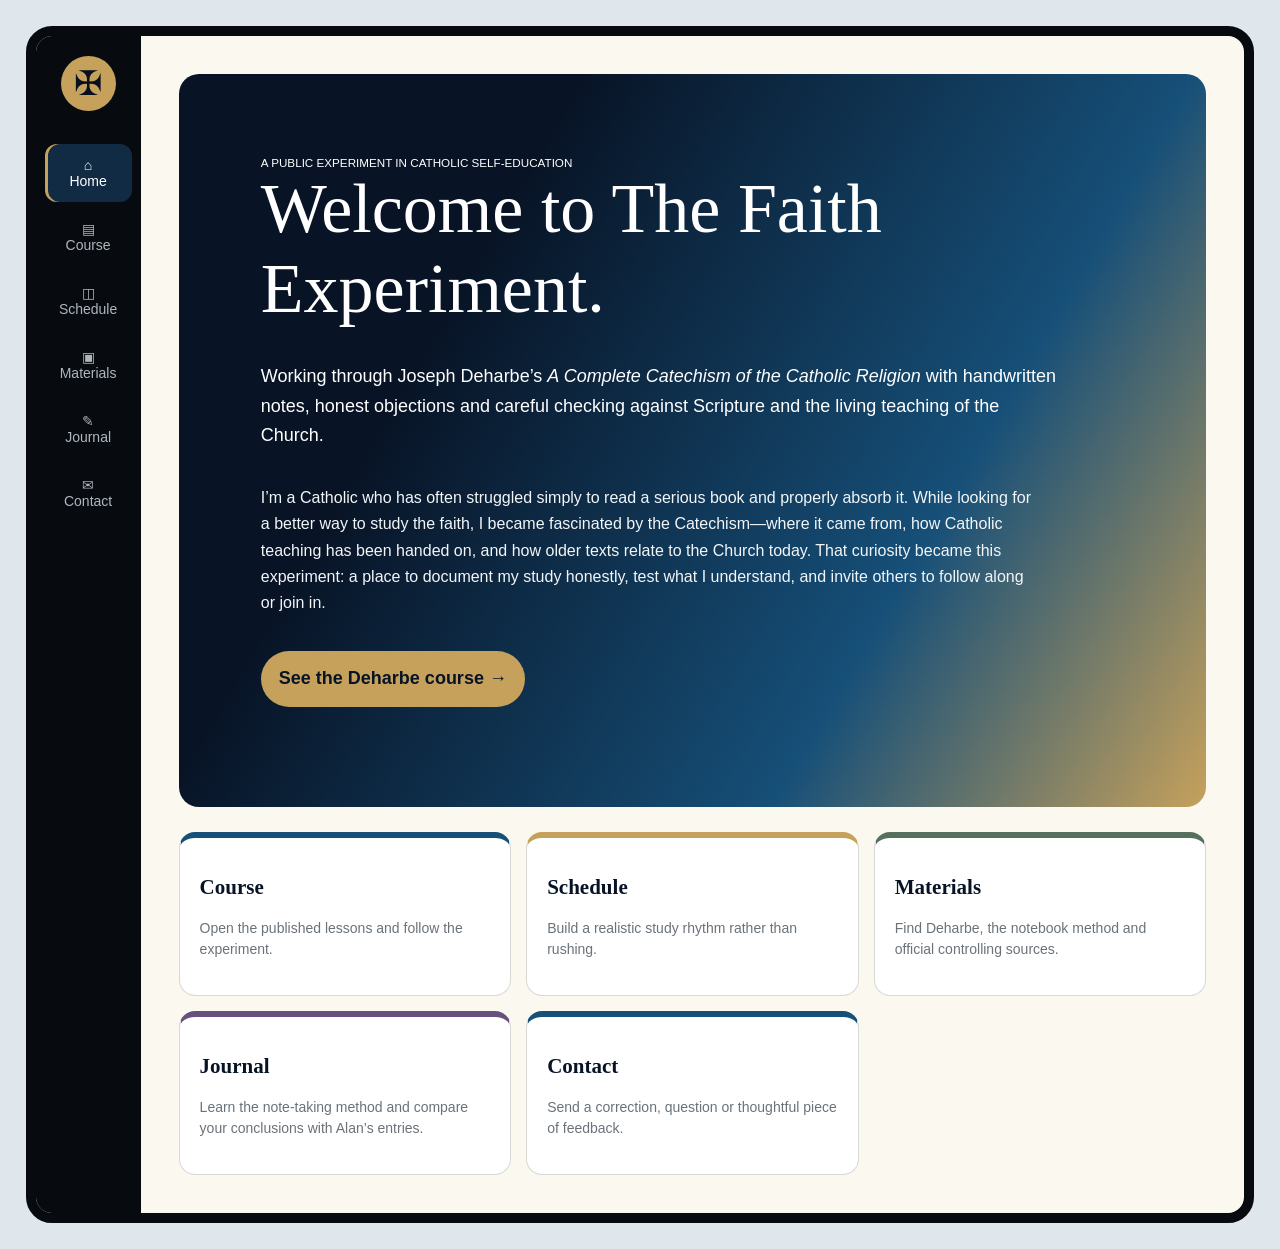
==== index.html @ 52e02b06 "Improve homepage story and schedule guidance" ====
<!doctype html>
<html lang="en-GB">
<head>
<meta charset="utf-8">
<meta name="viewport" content="width=device-width,initial-scale=1">
<title>The Faith Experiment</title>
<style>
:root{--ink:#081426;--blue:#164f78;--gold:#c6a15b;--ivory:#fbf8f0;--ground:#dfe7ec;--muted:#6a727a;--green:#55705f;--purple:#66507d}*{box-sizing:border-box}body{margin:0;padding:2vw;background:var(--ground);font:14px Arial,sans-serif;color:var(--ink)}.app{min-height:96vh;border:10px solid #070b10;border-radius:26px;background:var(--ivory);display:grid;grid-template-columns:105px minmax(0,1fr);overflow:hidden}.nav{background:#070b10;color:#fff;padding:20px 9px;display:flex;flex-direction:column}.logo{width:55px;height:55px;border-radius:50%;background:var(--gold);color:#07111d;margin:0 auto 30px;display:grid;place-items:center;font:34px Georgia,serif}.nav a,.nav a:visited{color:#aeb6bf;text-decoration:none;text-align:center;padding:13px 3px;border-radius:12px;margin:3px 0}.nav a:hover,.nav a.on{color:#fff;background:#102b43;box-shadow:inset 3px 0 var(--gold)}.main{min-width:0}.view{padding:38px}.hero{min-height:58vh;border-radius:20px;padding:8%;color:#fff;background:linear-gradient(120deg,#081426 28%,#164f78 70%,#c6a15b);display:flex;flex-direction:column;justify-content:center}.hero h1{font:70px Georgia,serif;margin:0 0 15px;max-width:900px}.hero p{max-width:800px;font-size:18px;line-height:1.65}.hero .origin{font-size:16px;line-height:1.65;max-width:780px;color:#f3f6f8}.btn{display:inline-block;border:0;border-radius:30px;padding:13px 18px;background:var(--gold);color:var(--ink);font-weight:bold;text-decoration:none}.cards{display:grid;grid-template-columns:repeat(3,minmax(0,1fr));gap:15px;margin-top:25px}.card{border:1px solid #d7d9d6;border-top:6px solid var(--c,var(--blue));border-radius:16px;padding:20px;background:#fff}.card p,.muted{color:var(--muted);line-height:1.55}a.card{color:inherit;text-decoration:none}a.card:hover{transform:translateY(-2px);box-shadow:0 8px 20px rgba(8,20,38,.10)}h1,h2,h3{font-family:Georgia,serif}h1{font-size:46px}.plan{display:grid;grid-template-columns:330px minmax(0,1fr);gap:20px}.dark{background:var(--ink);color:#fff}.dark p,.dark li{color:#f4f6f8;line-height:1.65}.dark strong{color:#fff}.study-guide{max-width:900px;margin:0 0 24px;padding:20px 22px;background:#fff;border:1px solid #d7d9d6;border-left:6px solid var(--gold);border-radius:14px}.study-guide h2{margin-top:0}.study-guide p{color:var(--muted);line-height:1.65}.row{border:1px solid #d7d9d6;border-radius:13px;padding:15px;margin:10px 0;border-left:70px solid var(--c)}.note{background:#f7f0dc;border-left:5px solid var(--gold);padding:15px;margin:15px 0}.section-heading{display:flex;align-items:end;justify-content:space-between;gap:18px;margin:34px 0 4px}.section-heading h2{margin:0;font-size:34px}.section-heading p{max-width:640px;margin:0;color:var(--muted);line-height:1.55}.grid{display:grid;grid-template-columns:repeat(3,minmax(0,1fr));gap:15px;margin-top:18px}.material-card{border:1px solid #d7d9d6;border-radius:18px;padding:23px;background:#fff;box-shadow:0 5px 16px rgba(8,20,38,.05)}.small-label{display:inline-block;margin-bottom:8px;color:var(--blue);font-size:10px;font-weight:900;letter-spacing:.12em;text-transform:uppercase}.contact-form{display:grid;gap:14px;max-width:760px}.contact-form label{font-weight:800;color:var(--ink)}.contact-form input,.contact-form select,.contact-form textarea{width:100%;margin-top:6px;padding:12px;border:1px solid #cfcfc8;border-radius:10px;background:#fff;font:inherit;color:var(--ink)}.contact-form textarea{min-height:180px;resize:vertical}.contact-form button{justify-self:start}[hidden]{display:none!important}@media(max-width:800px){html,body{width:100%;overflow-x:hidden}body{padding:0;background:#070b10}.app{display:flex;flex-direction:column;min-height:100vh;border-radius:0;border-width:6px;overflow:visible}.nav{flex-direction:row;align-items:stretch;gap:4px;overflow-x:auto;overflow-y:hidden;padding:6px;white-space:nowrap}.logo{display:none}.nav a,.nav a:visited{display:flex;flex:0 0 84px;min-width:84px;min-height:52px;align-items:center;justify-content:center;margin:0;padding:7px 5px;color:#c7ced5;background:transparent;text-decoration:none;white-space:normal}.nav a.on,.nav a:hover{color:#fff;background:#102b43;box-shadow:inset 0 -3px var(--gold)}.cards,.grid,.plan{grid-template-columns:1fr}.hero h1{font-size:45px}.view{padding:20px}}
</style>
</head>
<body><div class="app">
<nav class="nav"><div class="logo">✠</div><a href="#home" data-n="home">⌂<br>Home</a><a href="course.html">▤<br>Course</a><a href="#schedule" data-n="schedule">◫<br>Schedule</a><a href="materials.html">▣<br>Materials</a><a href="journal.html">✎<br>Journal</a><a href="#contact" data-n="contact">✉<br>Contact</a></nav>
<main class="main">
<section class="view" data-v="home"><div class="hero"><small>A PUBLIC EXPERIMENT IN CATHOLIC SELF-EDUCATION</small><h1>Welcome to The Faith Experiment.</h1><p>Working through Joseph Deharbe’s <em>A Complete Catechism of the Catholic Religion</em> with handwritten notes, honest objections and careful checking against Scripture and the living teaching of the Church.</p><p class="origin">I’m a Catholic who has often struggled simply to read a serious book and properly absorb it. While looking for a better way to study the faith, I became fascinated by the Catechism—where it came from, how Catholic teaching has been handed on, and how older texts relate to the Church today. That curiosity became this experiment: a place to document my study honestly, test what I understand, and invite others to follow along or join in.</p><p><a class="btn" href="course.html">See the Deharbe course →</a></p></div><div class="cards"><a class="card" href="course.html"><h2>Course</h2><p>Open the published lessons and follow the experiment.</p></a><a class="card" style="--c:var(--gold)" href="#schedule"><h2>Schedule</h2><p>Build a realistic study rhythm rather than rushing.</p></a><a class="card" style="--c:var(--green)" href="materials.html"><h2>Materials</h2><p>Find Deharbe, the notebook method and official controlling sources.</p></a><a class="card" style="--c:var(--purple)" href="journal.html"><h2>Journal</h2><p>Learn the note-taking method and compare your conclusions with Alan’s entries.</p></a><a class="card" style="--c:var(--blue)" href="#contact"><h2>Contact</h2><p>Send a correction, question or thoughtful piece of feedback.</p></a></div></section>
<section class="view" data-v="schedule" hidden><h1>Schedule</h1><p class="muted">The aim is to read slowly enough to remember. A lesson combines reading, handwritten recall, source checking and a short explanation in your own words.</p><div class="study-guide"><h2>How to study</h2><p>Find somewhere reasonably comfortable and quiet, with your book, notebook and pen close at hand. Allow roughly <strong>45 minutes to one hour</strong> for a lesson, but treat that as a guide rather than a rule.</p><p>Some lessons may be completed comfortably in one sitting. Others may be divided across two or three shorter sessions: reading first, notes and source-checking later, then a final review. There is no penalty for pausing, repeating a section or taking longer. The aim is understanding and retention, not keeping pace with an artificial timetable.</p></div><div class="plan"><aside class="card dark"><h2>A sensible rhythm</h2><p>A lesson may be completed in one sitting or divided across the week.</p><p><strong>Session 1:</strong> starting thoughts and Deharbe reading</p><p><strong>Session 2:</strong> guided notes, distinctions and questions</p><p><strong>Session 3:</strong> source checking, review and demonstration</p></aside><div><h2>Course blocks</h2><div class="row" style="--c:#164f78"><h3>1. God and Revelation</h3><p>Reason, desire, revelation, Scripture and Tradition.</p></div><div class="row" style="--c:#c6a15b"><h3>2. Christ and Salvation</h3><p>Incarnation, Cross, Resurrection, grace and redemption.</p></div><div class="row" style="--c:#55705f"><h3>3. Sacraments and Christian Life</h3><p>Worship, sacramental life, virtue and conscience.</p></div><div class="row" style="--c:#66507d"><h3>4. Prayer and Mission</h3><p>Prayer, holiness, social doctrine and lay vocation.</p></div></div></div></section>
<section class="view" data-v="contact" hidden><h1>Contact</h1><p class="muted">Corrections, questions and thoughtful feedback are welcome.</p><div class="card"><form class="contact-form" action="https://formspree.io/f/mgvgrgvb" method="POST" accept-charset="UTF-8"><input type="hidden" name="_subject" value="Message from The Faith Experiment"><label>Your name<input type="text" name="name" autocomplete="name" required></label><label>Your email<input type="email" name="email" autocomplete="email" required></label><label>Subject<select name="subject"><option>Correction</option><option>Question</option><option>Broken link</option><option>Accessibility</option><option>Suggested source</option><option>Other</option></select></label><label>Message<textarea name="message" required></textarea></label><button class="btn" type="submit">Send message →</button></form></div></section>
</main></div>
<script>if(location.hash==='#materials')location.replace('materials.html');if(location.hash==='#journal')location.replace('journal.html');const views=[...document.querySelectorAll('[data-v]')],links=[...document.querySelectorAll('[data-n]')];function show(){const key=(location.hash||'#home').slice(1);views.forEach(v=>v.hidden=v.dataset.v!==key);links.forEach(a=>a.classList.toggle('on',a.dataset.n===key))}addEventListener('hashchange',()=>{if(location.hash==='#materials')location.replace('materials.html');else if(location.hash==='#journal')location.replace('journal.html');else show()});show();</script>
</body></html>
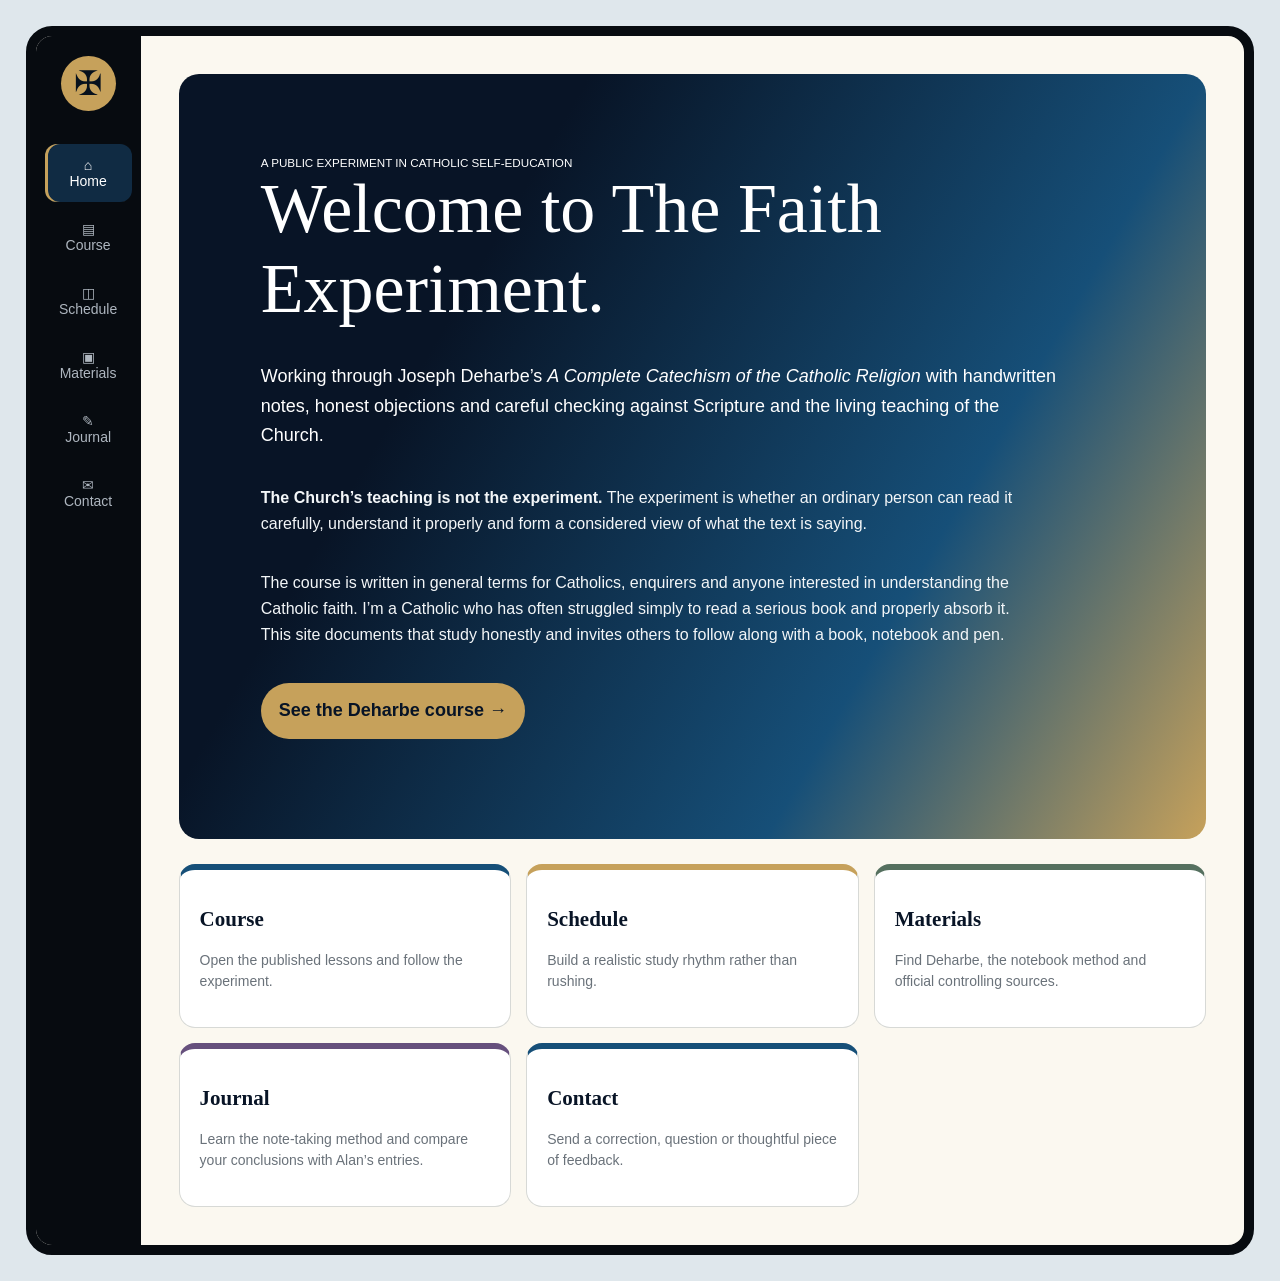
==== commit d7b90982: "Clarify the Faith Experiment purpose and audience" ====
--- a/index.html
+++ b/index.html
@@ -5,14 +5,14 @@
 <meta name="viewport" content="width=device-width,initial-scale=1">
 <title>The Faith Experiment</title>
 <style>
-:root{--ink:#081426;--blue:#164f78;--gold:#c6a15b;--ivory:#fbf8f0;--ground:#dfe7ec;--muted:#6a727a;--green:#55705f;--purple:#66507d}*{box-sizing:border-box}body{margin:0;padding:2vw;background:var(--ground);font:14px Arial,sans-serif;color:var(--ink)}.app{min-height:96vh;border:10px solid #070b10;border-radius:26px;background:var(--ivory);display:grid;grid-template-columns:105px minmax(0,1fr);overflow:hidden}.nav{background:#070b10;color:#fff;padding:20px 9px;display:flex;flex-direction:column}.logo{width:55px;height:55px;border-radius:50%;background:var(--gold);color:#07111d;margin:0 auto 30px;display:grid;place-items:center;font:34px Georgia,serif}.nav a,.nav a:visited{color:#aeb6bf;text-decoration:none;text-align:center;padding:13px 3px;border-radius:12px;margin:3px 0}.nav a:hover,.nav a.on{color:#fff;background:#102b43;box-shadow:inset 3px 0 var(--gold)}.main{min-width:0}.view{padding:38px}.hero{min-height:58vh;border-radius:20px;padding:8%;color:#fff;background:linear-gradient(120deg,#081426 28%,#164f78 70%,#c6a15b);display:flex;flex-direction:column;justify-content:center}.hero h1{font:70px Georgia,serif;margin:0 0 15px;max-width:900px}.hero p{max-width:800px;font-size:18px;line-height:1.65}.hero .origin{font-size:16px;line-height:1.65;max-width:780px;color:#f3f6f8}.btn{display:inline-block;border:0;border-radius:30px;padding:13px 18px;background:var(--gold);color:var(--ink);font-weight:bold;text-decoration:none}.cards{display:grid;grid-template-columns:repeat(3,minmax(0,1fr));gap:15px;margin-top:25px}.card{border:1px solid #d7d9d6;border-top:6px solid var(--c,var(--blue));border-radius:16px;padding:20px;background:#fff}.card p,.muted{color:var(--muted);line-height:1.55}a.card{color:inherit;text-decoration:none}a.card:hover{transform:translateY(-2px);box-shadow:0 8px 20px rgba(8,20,38,.10)}h1,h2,h3{font-family:Georgia,serif}h1{font-size:46px}.plan{display:grid;grid-template-columns:330px minmax(0,1fr);gap:20px}.dark{background:var(--ink);color:#fff}.dark p,.dark li{color:#f4f6f8;line-height:1.65}.dark strong{color:#fff}.study-guide{max-width:900px;margin:0 0 24px;padding:20px 22px;background:#fff;border:1px solid #d7d9d6;border-left:6px solid var(--gold);border-radius:14px}.study-guide h2{margin-top:0}.study-guide p{color:var(--muted);line-height:1.65}.row{border:1px solid #d7d9d6;border-radius:13px;padding:15px;margin:10px 0;border-left:70px solid var(--c)}.note{background:#f7f0dc;border-left:5px solid var(--gold);padding:15px;margin:15px 0}.section-heading{display:flex;align-items:end;justify-content:space-between;gap:18px;margin:34px 0 4px}.section-heading h2{margin:0;font-size:34px}.section-heading p{max-width:640px;margin:0;color:var(--muted);line-height:1.55}.grid{display:grid;grid-template-columns:repeat(3,minmax(0,1fr));gap:15px;margin-top:18px}.material-card{border:1px solid #d7d9d6;border-radius:18px;padding:23px;background:#fff;box-shadow:0 5px 16px rgba(8,20,38,.05)}.small-label{display:inline-block;margin-bottom:8px;color:var(--blue);font-size:10px;font-weight:900;letter-spacing:.12em;text-transform:uppercase}.contact-form{display:grid;gap:14px;max-width:760px}.contact-form label{font-weight:800;color:var(--ink)}.contact-form input,.contact-form select,.contact-form textarea{width:100%;margin-top:6px;padding:12px;border:1px solid #cfcfc8;border-radius:10px;background:#fff;font:inherit;color:var(--ink)}.contact-form textarea{min-height:180px;resize:vertical}.contact-form button{justify-self:start}[hidden]{display:none!important}@media(max-width:800px){html,body{width:100%;overflow-x:hidden}body{padding:0;background:#070b10}.app{display:flex;flex-direction:column;min-height:100vh;border-radius:0;border-width:6px;overflow:visible}.nav{flex-direction:row;align-items:stretch;gap:4px;overflow-x:auto;overflow-y:hidden;padding:6px;white-space:nowrap}.logo{display:none}.nav a,.nav a:visited{display:flex;flex:0 0 84px;min-width:84px;min-height:52px;align-items:center;justify-content:center;margin:0;padding:7px 5px;color:#c7ced5;background:transparent;text-decoration:none;white-space:normal}.nav a.on,.nav a:hover{color:#fff;background:#102b43;box-shadow:inset 0 -3px var(--gold)}.cards,.grid,.plan{grid-template-columns:1fr}.hero h1{font-size:45px}.view{padding:20px}}
+:root{--ink:#081426;--blue:#164f78;--gold:#c6a15b;--ivory:#fbf8f0;--ground:#dfe7ec;--muted:#6a727a;--green:#55705f;--purple:#66507d}*{box-sizing:border-box}body{margin:0;padding:2vw;background:var(--ground);font:14px Arial,sans-serif;color:var(--ink)}.app{min-height:96vh;border:10px solid #070b10;border-radius:26px;background:var(--ivory);display:grid;grid-template-columns:105px minmax(0,1fr);overflow:hidden}.nav{background:#070b10;color:#fff;padding:20px 9px;display:flex;flex-direction:column}.logo{width:55px;height:55px;border-radius:50%;background:var(--gold);color:#07111d;margin:0 auto 30px;display:grid;place-items:center;font:34px Georgia,serif}.nav a,.nav a:visited{color:#aeb6bf;text-decoration:none;text-align:center;padding:13px 3px;border-radius:12px;margin:3px 0}.nav a:hover,.nav a.on{color:#fff;background:#102b43;box-shadow:inset 3px 0 var(--gold)}.main{min-width:0}.view{padding:38px}.hero{min-height:58vh;border-radius:20px;padding:8%;color:#fff;background:linear-gradient(120deg,#081426 28%,#164f78 70%,#c6a15b);display:flex;flex-direction:column;justify-content:center}.hero h1{font:70px Georgia,serif;margin:0 0 15px;max-width:900px}.hero p{max-width:800px;font-size:18px;line-height:1.65}.hero .origin{font-size:16px;line-height:1.65;max-width:780px;color:#f3f6f8}.btn{display:inline-block;border:0;border-radius:30px;padding:13px 18px;background:var(--gold);color:var(--ink);font-weight:bold;text-decoration:none}.cards{display:grid;grid-template-columns:repeat(3,minmax(0,1fr));gap:15px;margin-top:25px}.card{border:1px solid #d7d9d6;border-top:6px solid var(--c,var(--blue));border-radius:16px;padding:20px;background:#fff}.card p,.muted{color:var(--muted);line-height:1.55}a.card{color:inherit;text-decoration:none}a.card:hover{transform:translateY(-2px);box-shadow:0 8px 20px rgba(8,20,38,.10)}h1,h2,h3{font-family:Georgia,serif}h1{font-size:46px}.plan{display:grid;grid-template-columns:330px minmax(0,1fr);gap:20px}.dark{background:var(--ink);color:#fff}.dark p,.dark li{color:#f4f6f8;line-height:1.65}.dark strong{color:#fff}.study-guide{max-width:900px;margin:0 0 24px;padding:20px 22px;background:#fff;border:1px solid #d7d9d6;border-left:6px solid var(--gold);border-radius:14px}.study-guide h2{margin-top:0}.study-guide p{color:var(--muted);line-height:1.65}.row{display:block;border:1px solid #d7d9d6;border-radius:13px;padding:15px;margin:10px 0;border-left:70px solid var(--c);color:inherit;text-decoration:none;background:transparent;transition:transform .15s ease,box-shadow .15s ease}.row:hover,.row:focus-visible{transform:translateY(-2px);box-shadow:0 8px 20px rgba(8,20,38,.10);outline:none}.row h3{margin-top:0}.row p{margin-bottom:0;color:var(--muted)}.note{background:#f7f0dc;border-left:5px solid var(--gold);padding:15px;margin:15px 0}.section-heading{display:flex;align-items:end;justify-content:space-between;gap:18px;margin:34px 0 4px}.section-heading h2{margin:0;font-size:34px}.section-heading p{max-width:640px;margin:0;color:var(--muted);line-height:1.55}.grid{display:grid;grid-template-columns:repeat(3,minmax(0,1fr));gap:15px;margin-top:18px}.material-card{border:1px solid #d7d9d6;border-radius:18px;padding:23px;background:#fff;box-shadow:0 5px 16px rgba(8,20,38,.05)}.small-label{display:inline-block;margin-bottom:8px;color:var(--blue);font-size:10px;font-weight:900;letter-spacing:.12em;text-transform:uppercase}.contact-form{display:grid;gap:14px;max-width:760px}.contact-form label{font-weight:800;color:var(--ink)}.contact-form input,.contact-form select,.contact-form textarea{width:100%;margin-top:6px;padding:12px;border:1px solid #cfcfc8;border-radius:10px;background:#fff;font:inherit;color:var(--ink)}.contact-form textarea{min-height:180px;resize:vertical}.contact-form button{justify-self:start}[hidden]{display:none!important}@media(max-width:800px){html,body{width:100%;overflow-x:hidden}body{padding:0;background:#070b10}.app{display:flex;flex-direction:column;min-height:100vh;border-radius:0;border-width:6px;overflow:visible}.nav{flex-direction:row;align-items:stretch;gap:4px;overflow-x:auto;overflow-y:hidden;padding:6px;white-space:nowrap}.logo{display:none}.nav a,.nav a:visited{display:flex;flex:0 0 84px;min-width:84px;min-height:52px;align-items:center;justify-content:center;margin:0;padding:7px 5px;color:#c7ced5;background:transparent;text-decoration:none;white-space:normal}.nav a.on,.nav a:hover{color:#fff;background:#102b43;box-shadow:inset 0 -3px var(--gold)}.cards,.grid,.plan{grid-template-columns:1fr}.hero h1{font-size:45px}.view{padding:20px}}
 </style>
 </head>
 <body><div class="app">
 <nav class="nav"><div class="logo">✠</div><a href="#home" data-n="home">⌂<br>Home</a><a href="course.html">▤<br>Course</a><a href="#schedule" data-n="schedule">◫<br>Schedule</a><a href="materials.html">▣<br>Materials</a><a href="journal.html">✎<br>Journal</a><a href="#contact" data-n="contact">✉<br>Contact</a></nav>
 <main class="main">
-<section class="view" data-v="home"><div class="hero"><small>A PUBLIC EXPERIMENT IN CATHOLIC SELF-EDUCATION</small><h1>Welcome to The Faith Experiment.</h1><p>Working through Joseph Deharbe’s <em>A Complete Catechism of the Catholic Religion</em> with handwritten notes, honest objections and careful checking against Scripture and the living teaching of the Church.</p><p class="origin">I’m a Catholic who has often struggled simply to read a serious book and properly absorb it. While looking for a better way to study the faith, I became fascinated by the Catechism—where it came from, how Catholic teaching has been handed on, and how older texts relate to the Church today. That curiosity became this experiment: a place to document my study honestly, test what I understand, and invite others to follow along or join in.</p><p><a class="btn" href="course.html">See the Deharbe course →</a></p></div><div class="cards"><a class="card" href="course.html"><h2>Course</h2><p>Open the published lessons and follow the experiment.</p></a><a class="card" style="--c:var(--gold)" href="#schedule"><h2>Schedule</h2><p>Build a realistic study rhythm rather than rushing.</p></a><a class="card" style="--c:var(--green)" href="materials.html"><h2>Materials</h2><p>Find Deharbe, the notebook method and official controlling sources.</p></a><a class="card" style="--c:var(--purple)" href="journal.html"><h2>Journal</h2><p>Learn the note-taking method and compare your conclusions with Alan’s entries.</p></a><a class="card" style="--c:var(--blue)" href="#contact"><h2>Contact</h2><p>Send a correction, question or thoughtful piece of feedback.</p></a></div></section>
-<section class="view" data-v="schedule" hidden><h1>Schedule</h1><p class="muted">The aim is to read slowly enough to remember. A lesson combines reading, handwritten recall, source checking and a short explanation in your own words.</p><div class="study-guide"><h2>How to study</h2><p>Find somewhere reasonably comfortable and quiet, with your book, notebook and pen close at hand. Allow roughly <strong>45 minutes to one hour</strong> for a lesson, but treat that as a guide rather than a rule.</p><p>Some lessons may be completed comfortably in one sitting. Others may be divided across two or three shorter sessions: reading first, notes and source-checking later, then a final review. There is no penalty for pausing, repeating a section or taking longer. The aim is understanding and retention, not keeping pace with an artificial timetable.</p></div><div class="plan"><aside class="card dark"><h2>A sensible rhythm</h2><p>A lesson may be completed in one sitting or divided across the week.</p><p><strong>Session 1:</strong> starting thoughts and Deharbe reading</p><p><strong>Session 2:</strong> guided notes, distinctions and questions</p><p><strong>Session 3:</strong> source checking, review and demonstration</p></aside><div><h2>Course blocks</h2><div class="row" style="--c:#164f78"><h3>1. God and Revelation</h3><p>Reason, desire, revelation, Scripture and Tradition.</p></div><div class="row" style="--c:#c6a15b"><h3>2. Christ and Salvation</h3><p>Incarnation, Cross, Resurrection, grace and redemption.</p></div><div class="row" style="--c:#55705f"><h3>3. Sacraments and Christian Life</h3><p>Worship, sacramental life, virtue and conscience.</p></div><div class="row" style="--c:#66507d"><h3>4. Prayer and Mission</h3><p>Prayer, holiness, social doctrine and lay vocation.</p></div></div></div></section>
+<section class="view" data-v="home"><div class="hero"><small>A PUBLIC EXPERIMENT IN CATHOLIC SELF-EDUCATION</small><h1>Welcome to The Faith Experiment.</h1><p>Working through Joseph Deharbe’s <em>A Complete Catechism of the Catholic Religion</em> with handwritten notes, honest objections and careful checking against Scripture and the living teaching of the Church.</p><p class="origin"><strong>The Church’s teaching is not the experiment.</strong> The experiment is whether an ordinary person can read it carefully, understand it properly and form a considered view of what the text is saying.</p><p class="origin">The course is written in general terms for Catholics, enquirers and anyone interested in understanding the Catholic faith. I’m a Catholic who has often struggled simply to read a serious book and properly absorb it. This site documents that study honestly and invites others to follow along with a book, notebook and pen.</p><p><a class="btn" href="course.html">See the Deharbe course →</a></p></div><div class="cards"><a class="card" href="course.html"><h2>Course</h2><p>Open the published lessons and follow the experiment.</p></a><a class="card" style="--c:var(--gold)" href="#schedule"><h2>Schedule</h2><p>Build a realistic study rhythm rather than rushing.</p></a><a class="card" style="--c:var(--green)" href="materials.html"><h2>Materials</h2><p>Find Deharbe, the notebook method and official controlling sources.</p></a><a class="card" style="--c:var(--purple)" href="journal.html"><h2>Journal</h2><p>Learn the note-taking method and compare your conclusions with Alan’s entries.</p></a><a class="card" style="--c:var(--blue)" href="#contact"><h2>Contact</h2><p>Send a correction, question or thoughtful piece of feedback.</p></a></div></section>
+<section class="view" data-v="schedule" hidden><h1>Schedule</h1><p class="muted">The aim is to read slowly enough to remember. A lesson combines reading, handwritten recall, source checking and a short explanation in your own words.</p><div class="study-guide"><h2>How to study</h2><p>Find somewhere reasonably comfortable and quiet, with your book, notebook and pen close at hand. Allow roughly <strong>45 minutes to one hour</strong> for a lesson, but treat that as a guide rather than a rule.</p><p>Some lessons may be completed comfortably in one sitting. Others may be divided across two or three shorter sessions: reading first, notes and source-checking later, then a final review. There is no penalty for pausing, repeating a section or taking longer. The aim is understanding and retention, not keeping pace with an artificial timetable.</p></div><div class="plan"><aside class="card dark"><h2>A sensible rhythm</h2><p>A lesson may be completed in one sitting or divided across the week.</p><p><strong>Session 1:</strong> starting thoughts and Deharbe reading</p><p><strong>Session 2:</strong> guided notes, distinctions and questions</p><p><strong>Session 3:</strong> source checking, review and demonstration</p></aside><div><h2>Course blocks</h2><a class="row" style="--c:#164f78" href="course.html#course-block-1"><h3>1. God and Revelation</h3><p>Reason, desire, revelation, Scripture and Tradition.</p></a><a class="row" style="--c:#c6a15b" href="course.html#course-block-2"><h3>2. Christ and Salvation</h3><p>Incarnation, Cross, Resurrection, grace and redemption.</p></a><a class="row" style="--c:#55705f" href="course.html#course-block-3"><h3>3. Sacraments and Christian Life</h3><p>Worship, sacramental life, virtue and conscience.</p></a><a class="row" style="--c:#66507d" href="course.html#course-block-4"><h3>4. Prayer and Mission</h3><p>Prayer, holiness, social doctrine and lay vocation.</p></a></div></div></section>
 <section class="view" data-v="contact" hidden><h1>Contact</h1><p class="muted">Corrections, questions and thoughtful feedback are welcome.</p><div class="card"><form class="contact-form" action="https://formspree.io/f/mgvgrgvb" method="POST" accept-charset="UTF-8"><input type="hidden" name="_subject" value="Message from The Faith Experiment"><label>Your name<input type="text" name="name" autocomplete="name" required></label><label>Your email<input type="email" name="email" autocomplete="email" required></label><label>Subject<select name="subject"><option>Correction</option><option>Question</option><option>Broken link</option><option>Accessibility</option><option>Suggested source</option><option>Other</option></select></label><label>Message<textarea name="message" required></textarea></label><button class="btn" type="submit">Send message →</button></form></div></section>
 </main></div>
 <script>if(location.hash==='#materials')location.replace('materials.html');if(location.hash==='#journal')location.replace('journal.html');const views=[...document.querySelectorAll('[data-v]')],links=[...document.querySelectorAll('[data-n]')];function show(){const key=(location.hash||'#home').slice(1);views.forEach(v=>v.hidden=v.dataset.v!==key);links.forEach(a=>a.classList.toggle('on',a.dataset.n===key))}addEventListener('hashchange',()=>{if(location.hash==='#materials')location.replace('materials.html');else if(location.hash==='#journal')location.replace('journal.html');else show()});show();</script>
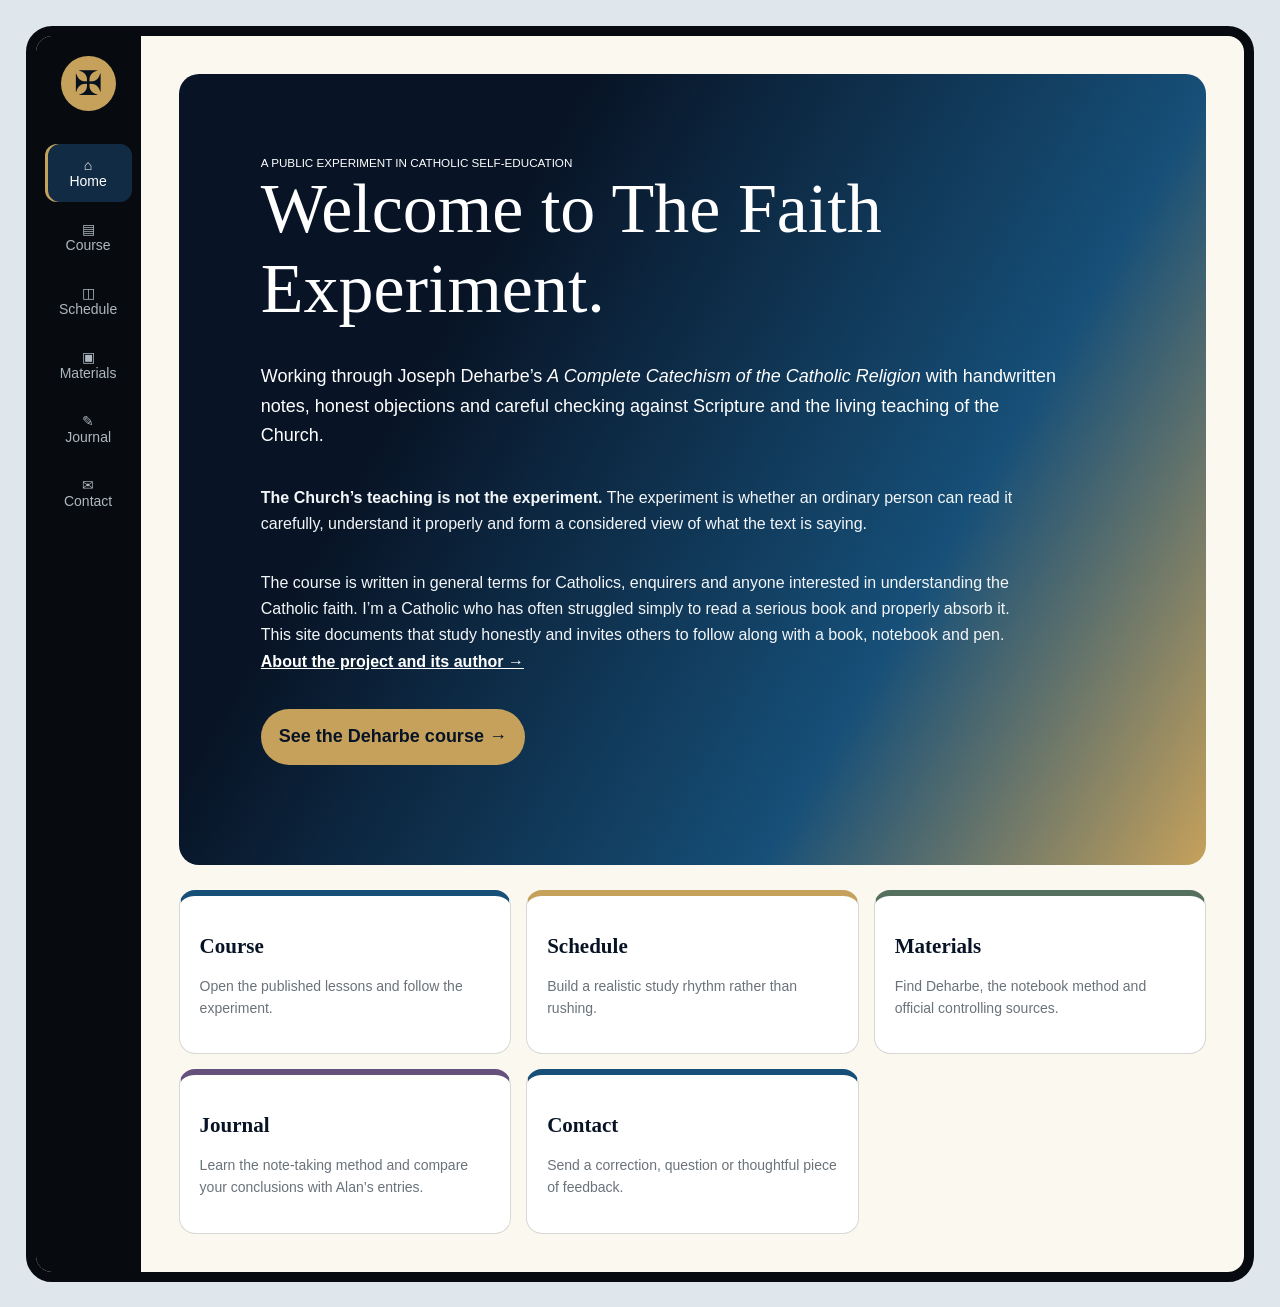
==== commit fa97cdef: "Link homepage introduction to About page" ====
--- a/index.html
+++ b/index.html
@@ -5,13 +5,13 @@
 <meta name="viewport" content="width=device-width,initial-scale=1">
 <title>The Faith Experiment</title>
 <style>
-:root{--ink:#081426;--blue:#164f78;--gold:#c6a15b;--ivory:#fbf8f0;--ground:#dfe7ec;--muted:#6a727a;--green:#55705f;--purple:#66507d}*{box-sizing:border-box}body{margin:0;padding:2vw;background:var(--ground);font:14px Arial,sans-serif;color:var(--ink)}.app{min-height:96vh;border:10px solid #070b10;border-radius:26px;background:var(--ivory);display:grid;grid-template-columns:105px minmax(0,1fr);overflow:hidden}.nav{background:#070b10;color:#fff;padding:20px 9px;display:flex;flex-direction:column}.logo{width:55px;height:55px;border-radius:50%;background:var(--gold);color:#07111d;margin:0 auto 30px;display:grid;place-items:center;font:34px Georgia,serif}.nav a,.nav a:visited{color:#aeb6bf;text-decoration:none;text-align:center;padding:13px 3px;border-radius:12px;margin:3px 0}.nav a:hover,.nav a.on{color:#fff;background:#102b43;box-shadow:inset 3px 0 var(--gold)}.main{min-width:0}.view{padding:38px}.hero{min-height:58vh;border-radius:20px;padding:8%;color:#fff;background:linear-gradient(120deg,#081426 28%,#164f78 70%,#c6a15b);display:flex;flex-direction:column;justify-content:center}.hero h1{font:70px Georgia,serif;margin:0 0 15px;max-width:900px}.hero p{max-width:800px;font-size:18px;line-height:1.65}.hero .origin{font-size:16px;line-height:1.65;max-width:780px;color:#f3f6f8}.btn{display:inline-block;border:0;border-radius:30px;padding:13px 18px;background:var(--gold);color:var(--ink);font-weight:bold;text-decoration:none}.cards{display:grid;grid-template-columns:repeat(3,minmax(0,1fr));gap:15px;margin-top:25px}.card{border:1px solid #d7d9d6;border-top:6px solid var(--c,var(--blue));border-radius:16px;padding:20px;background:#fff}.card p,.muted{color:var(--muted);line-height:1.55}a.card{color:inherit;text-decoration:none}a.card:hover{transform:translateY(-2px);box-shadow:0 8px 20px rgba(8,20,38,.10)}h1,h2,h3{font-family:Georgia,serif}h1{font-size:46px}.plan{display:grid;grid-template-columns:330px minmax(0,1fr);gap:20px}.dark{background:var(--ink);color:#fff}.dark p,.dark li{color:#f4f6f8;line-height:1.65}.dark strong{color:#fff}.study-guide{max-width:900px;margin:0 0 24px;padding:20px 22px;background:#fff;border:1px solid #d7d9d6;border-left:6px solid var(--gold);border-radius:14px}.study-guide h2{margin-top:0}.study-guide p{color:var(--muted);line-height:1.65}.row{display:block;border:1px solid #d7d9d6;border-radius:13px;padding:15px;margin:10px 0;border-left:70px solid var(--c);color:inherit;text-decoration:none;background:transparent;transition:transform .15s ease,box-shadow .15s ease}.row:hover,.row:focus-visible{transform:translateY(-2px);box-shadow:0 8px 20px rgba(8,20,38,.10);outline:none}.row h3{margin-top:0}.row p{margin-bottom:0;color:var(--muted)}.note{background:#f7f0dc;border-left:5px solid var(--gold);padding:15px;margin:15px 0}.section-heading{display:flex;align-items:end;justify-content:space-between;gap:18px;margin:34px 0 4px}.section-heading h2{margin:0;font-size:34px}.section-heading p{max-width:640px;margin:0;color:var(--muted);line-height:1.55}.grid{display:grid;grid-template-columns:repeat(3,minmax(0,1fr));gap:15px;margin-top:18px}.material-card{border:1px solid #d7d9d6;border-radius:18px;padding:23px;background:#fff;box-shadow:0 5px 16px rgba(8,20,38,.05)}.small-label{display:inline-block;margin-bottom:8px;color:var(--blue);font-size:10px;font-weight:900;letter-spacing:.12em;text-transform:uppercase}.contact-form{display:grid;gap:14px;max-width:760px}.contact-form label{font-weight:800;color:var(--ink)}.contact-form input,.contact-form select,.contact-form textarea{width:100%;margin-top:6px;padding:12px;border:1px solid #cfcfc8;border-radius:10px;background:#fff;font:inherit;color:var(--ink)}.contact-form textarea{min-height:180px;resize:vertical}.contact-form button{justify-self:start}[hidden]{display:none!important}@media(max-width:800px){html,body{width:100%;overflow-x:hidden}body{padding:0;background:#070b10}.app{display:flex;flex-direction:column;min-height:100vh;border-radius:0;border-width:6px;overflow:visible}.nav{flex-direction:row;align-items:stretch;gap:4px;overflow-x:auto;overflow-y:hidden;padding:6px;white-space:nowrap}.logo{display:none}.nav a,.nav a:visited{display:flex;flex:0 0 84px;min-width:84px;min-height:52px;align-items:center;justify-content:center;margin:0;padding:7px 5px;color:#c7ced5;background:transparent;text-decoration:none;white-space:normal}.nav a.on,.nav a:hover{color:#fff;background:#102b43;box-shadow:inset 0 -3px var(--gold)}.cards,.grid,.plan{grid-template-columns:1fr}.hero h1{font-size:45px}.view{padding:20px}}
+:root{--ink:#081426;--blue:#164f78;--gold:#c6a15b;--ivory:#fbf8f0;--ground:#dfe7ec;--muted:#6a727a;--green:#55705f;--purple:#66507d}*{box-sizing:border-box}body{margin:0;padding:2vw;background:var(--ground);font:14px Arial,sans-serif;color:var(--ink)}.app{min-height:96vh;border:10px solid #070b10;border-radius:26px;background:var(--ivory);display:grid;grid-template-columns:105px minmax(0,1fr);overflow:hidden}.nav{background:#070b10;color:#fff;padding:20px 9px;display:flex;flex-direction:column}.logo{width:55px;height:55px;border-radius:50%;background:var(--gold);color:#07111d;margin:0 auto 30px;display:grid;place-items:center;font:34px Georgia,serif}.nav a,.nav a:visited{color:#aeb6bf;text-decoration:none;text-align:center;padding:13px 3px;border-radius:12px;margin:3px 0}.nav a:hover,.nav a.on{color:#fff;background:#102b43;box-shadow:inset 3px 0 var(--gold)}.main{min-width:0}.view{padding:38px}.hero{min-height:58vh;border-radius:20px;padding:8%;color:#fff;background:linear-gradient(120deg,#081426 28%,#164f78 70%,#c6a15b);display:flex;flex-direction:column;justify-content:center}.hero h1{font:70px Georgia,serif;margin:0 0 15px;max-width:900px}.hero p{max-width:800px;font-size:18px;line-height:1.65}.hero .origin{font-size:16px;line-height:1.65;max-width:780px;color:#f3f6f8}.hero .origin a{color:#fff;font-weight:bold}.btn{display:inline-block;border:0;border-radius:30px;padding:13px 18px;background:var(--gold);color:var(--ink);font-weight:bold;text-decoration:none}.cards{display:grid;grid-template-columns:repeat(3,minmax(0,1fr));gap:15px;margin-top:25px}.card{border:1px solid #d7d9d6;border-top:6px solid var(--c,var(--blue));border-radius:16px;padding:20px;background:#fff}.card p,.muted{color:var(--muted);line-height:1.55}a.card{color:inherit;text-decoration:none}a.card:hover{transform:translateY(-2px);box-shadow:0 8px 20px rgba(8,20,38,.10)}h1,h2,h3{font-family:Georgia,serif}h1{font-size:46px}.plan{display:grid;grid-template-columns:330px minmax(0,1fr);gap:20px}.dark{background:var(--ink);color:#fff}.dark p,.dark li{color:#f4f6f8;line-height:1.65}.dark strong{color:#fff}.study-guide{max-width:900px;margin:0 0 24px;padding:20px 22px;background:#fff;border:1px solid #d7d9d6;border-left:6px solid var(--gold);border-radius:14px}.study-guide h2{margin-top:0}.study-guide p{color:var(--muted);line-height:1.65}.row{display:block;border:1px solid #d7d9d6;border-radius:13px;padding:15px;margin:10px 0;border-left:70px solid var(--c);color:inherit;text-decoration:none;background:transparent;transition:transform .15s ease,box-shadow .15s ease}.row:hover,.row:focus-visible{transform:translateY(-2px);box-shadow:0 8px 20px rgba(8,20,38,.10);outline:none}.row h3{margin-top:0}.row p{margin-bottom:0;color:var(--muted)}.note{background:#f7f0dc;border-left:5px solid var(--gold);padding:15px;margin:15px 0}.section-heading{display:flex;align-items:end;justify-content:space-between;gap:18px;margin:34px 0 4px}.section-heading h2{margin:0;font-size:34px}.section-heading p{max-width:640px;margin:0;color:var(--muted);line-height:1.55}.grid{display:grid;grid-template-columns:repeat(3,minmax(0,1fr));gap:15px;margin-top:18px}.material-card{border:1px solid #d7d9d6;border-radius:18px;padding:23px;background:#fff;box-shadow:0 5px 16px rgba(8,20,38,.05)}.small-label{display:inline-block;margin-bottom:8px;color:var(--blue);font-size:10px;font-weight:900;letter-spacing:.12em;text-transform:uppercase}.contact-form{display:grid;gap:14px;max-width:760px}.contact-form label{font-weight:800;color:var(--ink)}.contact-form input,.contact-form select,.contact-form textarea{width:100%;margin-top:6px;padding:12px;border:1px solid #cfcfc8;border-radius:10px;background:#fff;font:inherit;color:var(--ink)}.contact-form textarea{min-height:180px;resize:vertical}.contact-form button{justify-self:start}[hidden]{display:none!important}@media(max-width:800px){html,body{width:100%;overflow-x:hidden}body{padding:0;background:#070b10}.app{display:flex;flex-direction:column;min-height:100vh;border-radius:0;border-width:6px;overflow:visible}.nav{flex-direction:row;align-items:stretch;gap:4px;overflow-x:auto;overflow-y:hidden;padding:6px;white-space:nowrap}.logo{display:none}.nav a,.nav a:visited{display:flex;flex:0 0 84px;min-width:84px;min-height:52px;align-items:center;justify-content:center;margin:0;padding:7px 5px;color:#c7ced5;background:transparent;text-decoration:none;white-space:normal}.nav a.on,.nav a:hover{color:#fff;background:#102b43;box-shadow:inset 0 -3px var(--gold)}.cards,.grid,.plan{grid-template-columns:1fr}.hero h1{font-size:45px}.view{padding:20px}}
 </style>
 </head>
 <body><div class="app">
 <nav class="nav"><div class="logo">✠</div><a href="#home" data-n="home">⌂<br>Home</a><a href="course.html">▤<br>Course</a><a href="#schedule" data-n="schedule">◫<br>Schedule</a><a href="materials.html">▣<br>Materials</a><a href="journal.html">✎<br>Journal</a><a href="#contact" data-n="contact">✉<br>Contact</a></nav>
 <main class="main">
-<section class="view" data-v="home"><div class="hero"><small>A PUBLIC EXPERIMENT IN CATHOLIC SELF-EDUCATION</small><h1>Welcome to The Faith Experiment.</h1><p>Working through Joseph Deharbe’s <em>A Complete Catechism of the Catholic Religion</em> with handwritten notes, honest objections and careful checking against Scripture and the living teaching of the Church.</p><p class="origin"><strong>The Church’s teaching is not the experiment.</strong> The experiment is whether an ordinary person can read it carefully, understand it properly and form a considered view of what the text is saying.</p><p class="origin">The course is written in general terms for Catholics, enquirers and anyone interested in understanding the Catholic faith. I’m a Catholic who has often struggled simply to read a serious book and properly absorb it. This site documents that study honestly and invites others to follow along with a book, notebook and pen.</p><p><a class="btn" href="course.html">See the Deharbe course →</a></p></div><div class="cards"><a class="card" href="course.html"><h2>Course</h2><p>Open the published lessons and follow the experiment.</p></a><a class="card" style="--c:var(--gold)" href="#schedule"><h2>Schedule</h2><p>Build a realistic study rhythm rather than rushing.</p></a><a class="card" style="--c:var(--green)" href="materials.html"><h2>Materials</h2><p>Find Deharbe, the notebook method and official controlling sources.</p></a><a class="card" style="--c:var(--purple)" href="journal.html"><h2>Journal</h2><p>Learn the note-taking method and compare your conclusions with Alan’s entries.</p></a><a class="card" style="--c:var(--blue)" href="#contact"><h2>Contact</h2><p>Send a correction, question or thoughtful piece of feedback.</p></a></div></section>
+<section class="view" data-v="home"><div class="hero"><small>A PUBLIC EXPERIMENT IN CATHOLIC SELF-EDUCATION</small><h1>Welcome to The Faith Experiment.</h1><p>Working through Joseph Deharbe’s <em>A Complete Catechism of the Catholic Religion</em> with handwritten notes, honest objections and careful checking against Scripture and the living teaching of the Church.</p><p class="origin"><strong>The Church’s teaching is not the experiment.</strong> The experiment is whether an ordinary person can read it carefully, understand it properly and form a considered view of what the text is saying.</p><p class="origin">The course is written in general terms for Catholics, enquirers and anyone interested in understanding the Catholic faith. I’m a Catholic who has often struggled simply to read a serious book and properly absorb it. This site documents that study honestly and invites others to follow along with a book, notebook and pen. <a href="about.html">About the project and its author →</a></p><p><a class="btn" href="course.html">See the Deharbe course →</a></p></div><div class="cards"><a class="card" href="course.html"><h2>Course</h2><p>Open the published lessons and follow the experiment.</p></a><a class="card" style="--c:var(--gold)" href="#schedule"><h2>Schedule</h2><p>Build a realistic study rhythm rather than rushing.</p></a><a class="card" style="--c:var(--green)" href="materials.html"><h2>Materials</h2><p>Find Deharbe, the notebook method and official controlling sources.</p></a><a class="card" style="--c:var(--purple)" href="journal.html"><h2>Journal</h2><p>Learn the note-taking method and compare your conclusions with Alan’s entries.</p></a><a class="card" style="--c:var(--blue)" href="#contact"><h2>Contact</h2><p>Send a correction, question or thoughtful piece of feedback.</p></a></div></section>
 <section class="view" data-v="schedule" hidden><h1>Schedule</h1><p class="muted">The aim is to read slowly enough to remember. A lesson combines reading, handwritten recall, source checking and a short explanation in your own words.</p><div class="study-guide"><h2>How to study</h2><p>Find somewhere reasonably comfortable and quiet, with your book, notebook and pen close at hand. Allow roughly <strong>45 minutes to one hour</strong> for a lesson, but treat that as a guide rather than a rule.</p><p>Some lessons may be completed comfortably in one sitting. Others may be divided across two or three shorter sessions: reading first, notes and source-checking later, then a final review. There is no penalty for pausing, repeating a section or taking longer. The aim is understanding and retention, not keeping pace with an artificial timetable.</p></div><div class="plan"><aside class="card dark"><h2>A sensible rhythm</h2><p>A lesson may be completed in one sitting or divided across the week.</p><p><strong>Session 1:</strong> starting thoughts and Deharbe reading</p><p><strong>Session 2:</strong> guided notes, distinctions and questions</p><p><strong>Session 3:</strong> source checking, review and demonstration</p></aside><div><h2>Course blocks</h2><a class="row" style="--c:#164f78" href="course.html#course-block-1"><h3>1. God and Revelation</h3><p>Reason, desire, revelation, Scripture and Tradition.</p></a><a class="row" style="--c:#c6a15b" href="course.html#course-block-2"><h3>2. Christ and Salvation</h3><p>Incarnation, Cross, Resurrection, grace and redemption.</p></a><a class="row" style="--c:#55705f" href="course.html#course-block-3"><h3>3. Sacraments and Christian Life</h3><p>Worship, sacramental life, virtue and conscience.</p></a><a class="row" style="--c:#66507d" href="course.html#course-block-4"><h3>4. Prayer and Mission</h3><p>Prayer, holiness, social doctrine and lay vocation.</p></a></div></div></section>
 <section class="view" data-v="contact" hidden><h1>Contact</h1><p class="muted">Corrections, questions and thoughtful feedback are welcome.</p><div class="card"><form class="contact-form" action="https://formspree.io/f/mgvgrgvb" method="POST" accept-charset="UTF-8"><input type="hidden" name="_subject" value="Message from The Faith Experiment"><label>Your name<input type="text" name="name" autocomplete="name" required></label><label>Your email<input type="email" name="email" autocomplete="email" required></label><label>Subject<select name="subject"><option>Correction</option><option>Question</option><option>Broken link</option><option>Accessibility</option><option>Suggested source</option><option>Other</option></select></label><label>Message<textarea name="message" required></textarea></label><button class="btn" type="submit">Send message →</button></form></div></section>
 </main></div>
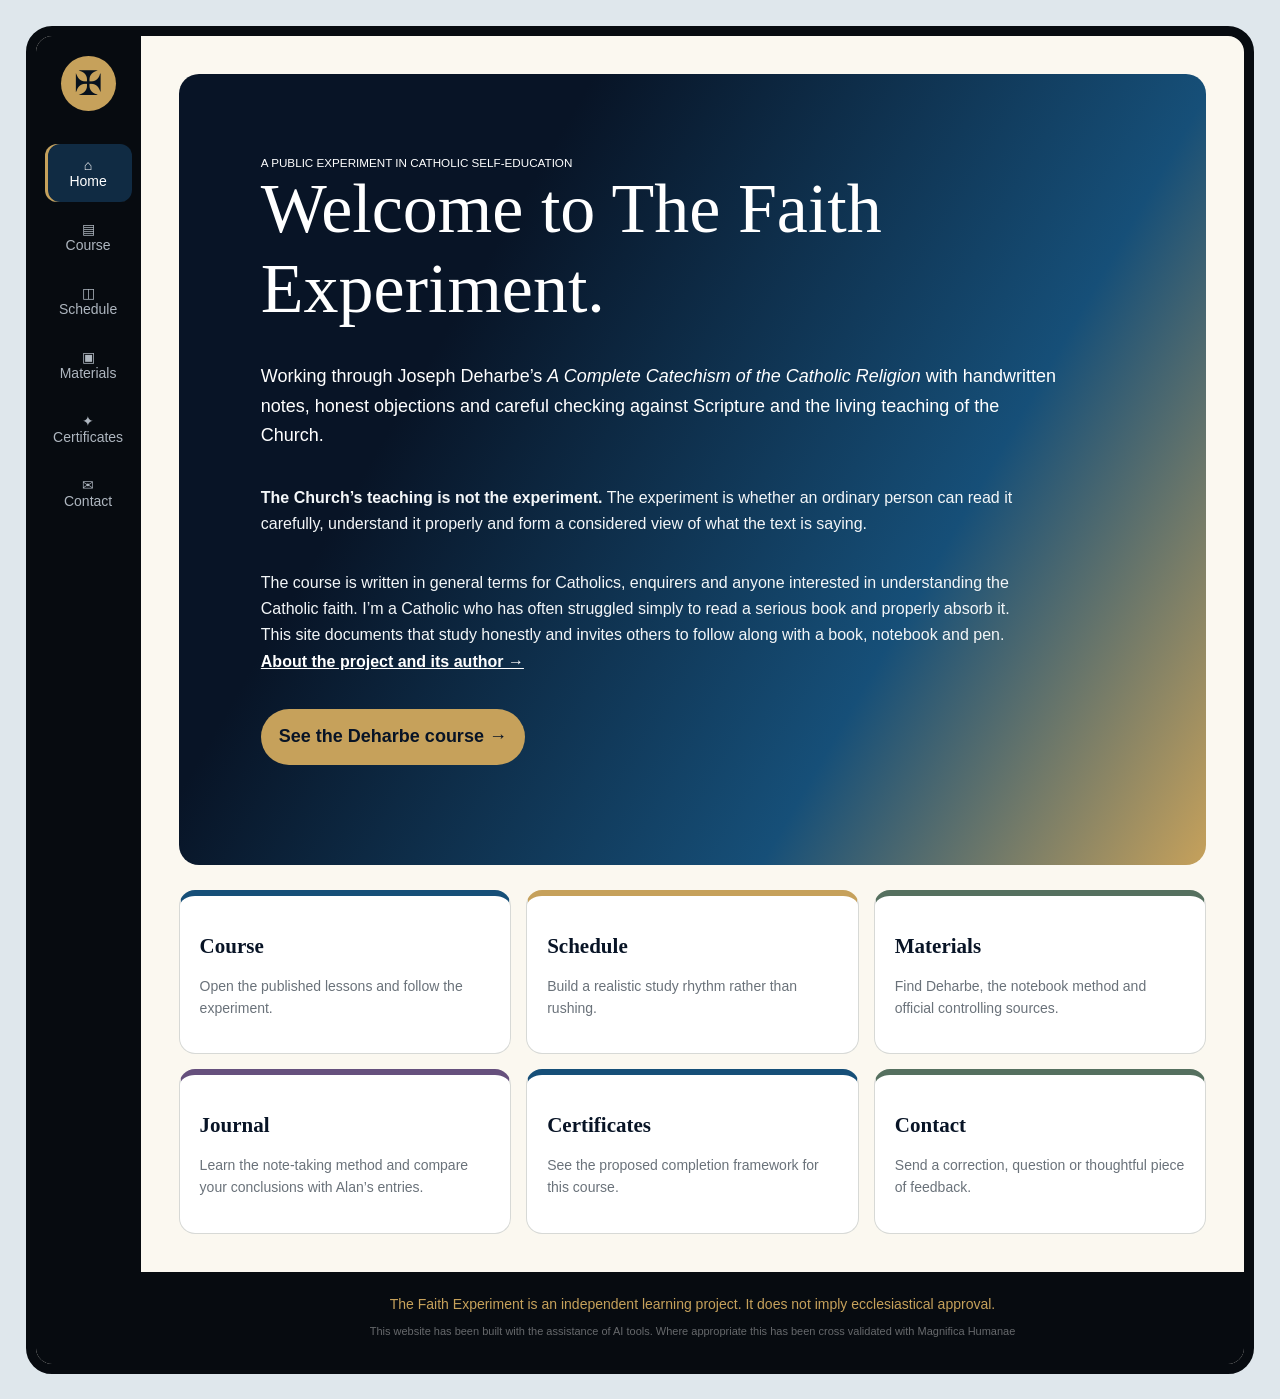
==== commit eba6d3dc: "Align Faith navigation and add certificates and common footer" ====
--- a/index.html
+++ b/index.html
@@ -5,15 +5,17 @@
 <meta name="viewport" content="width=device-width,initial-scale=1">
 <title>The Faith Experiment</title>
 <style>
-:root{--ink:#081426;--blue:#164f78;--gold:#c6a15b;--ivory:#fbf8f0;--ground:#dfe7ec;--muted:#6a727a;--green:#55705f;--purple:#66507d}*{box-sizing:border-box}body{margin:0;padding:2vw;background:var(--ground);font:14px Arial,sans-serif;color:var(--ink)}.app{min-height:96vh;border:10px solid #070b10;border-radius:26px;background:var(--ivory);display:grid;grid-template-columns:105px minmax(0,1fr);overflow:hidden}.nav{background:#070b10;color:#fff;padding:20px 9px;display:flex;flex-direction:column}.logo{width:55px;height:55px;border-radius:50%;background:var(--gold);color:#07111d;margin:0 auto 30px;display:grid;place-items:center;font:34px Georgia,serif}.nav a,.nav a:visited{color:#aeb6bf;text-decoration:none;text-align:center;padding:13px 3px;border-radius:12px;margin:3px 0}.nav a:hover,.nav a.on{color:#fff;background:#102b43;box-shadow:inset 3px 0 var(--gold)}.main{min-width:0}.view{padding:38px}.hero{min-height:58vh;border-radius:20px;padding:8%;color:#fff;background:linear-gradient(120deg,#081426 28%,#164f78 70%,#c6a15b);display:flex;flex-direction:column;justify-content:center}.hero h1{font:70px Georgia,serif;margin:0 0 15px;max-width:900px}.hero p{max-width:800px;font-size:18px;line-height:1.65}.hero .origin{font-size:16px;line-height:1.65;max-width:780px;color:#f3f6f8}.hero .origin a{color:#fff;font-weight:bold}.btn{display:inline-block;border:0;border-radius:30px;padding:13px 18px;background:var(--gold);color:var(--ink);font-weight:bold;text-decoration:none}.cards{display:grid;grid-template-columns:repeat(3,minmax(0,1fr));gap:15px;margin-top:25px}.card{border:1px solid #d7d9d6;border-top:6px solid var(--c,var(--blue));border-radius:16px;padding:20px;background:#fff}.card p,.muted{color:var(--muted);line-height:1.55}a.card{color:inherit;text-decoration:none}a.card:hover{transform:translateY(-2px);box-shadow:0 8px 20px rgba(8,20,38,.10)}h1,h2,h3{font-family:Georgia,serif}h1{font-size:46px}.plan{display:grid;grid-template-columns:330px minmax(0,1fr);gap:20px}.dark{background:var(--ink);color:#fff}.dark p,.dark li{color:#f4f6f8;line-height:1.65}.dark strong{color:#fff}.study-guide{max-width:900px;margin:0 0 24px;padding:20px 22px;background:#fff;border:1px solid #d7d9d6;border-left:6px solid var(--gold);border-radius:14px}.study-guide h2{margin-top:0}.study-guide p{color:var(--muted);line-height:1.65}.row{display:block;border:1px solid #d7d9d6;border-radius:13px;padding:15px;margin:10px 0;border-left:70px solid var(--c);color:inherit;text-decoration:none;background:transparent;transition:transform .15s ease,box-shadow .15s ease}.row:hover,.row:focus-visible{transform:translateY(-2px);box-shadow:0 8px 20px rgba(8,20,38,.10);outline:none}.row h3{margin-top:0}.row p{margin-bottom:0;color:var(--muted)}.note{background:#f7f0dc;border-left:5px solid var(--gold);padding:15px;margin:15px 0}.section-heading{display:flex;align-items:end;justify-content:space-between;gap:18px;margin:34px 0 4px}.section-heading h2{margin:0;font-size:34px}.section-heading p{max-width:640px;margin:0;color:var(--muted);line-height:1.55}.grid{display:grid;grid-template-columns:repeat(3,minmax(0,1fr));gap:15px;margin-top:18px}.material-card{border:1px solid #d7d9d6;border-radius:18px;padding:23px;background:#fff;box-shadow:0 5px 16px rgba(8,20,38,.05)}.small-label{display:inline-block;margin-bottom:8px;color:var(--blue);font-size:10px;font-weight:900;letter-spacing:.12em;text-transform:uppercase}.contact-form{display:grid;gap:14px;max-width:760px}.contact-form label{font-weight:800;color:var(--ink)}.contact-form input,.contact-form select,.contact-form textarea{width:100%;margin-top:6px;padding:12px;border:1px solid #cfcfc8;border-radius:10px;background:#fff;font:inherit;color:var(--ink)}.contact-form textarea{min-height:180px;resize:vertical}.contact-form button{justify-self:start}[hidden]{display:none!important}@media(max-width:800px){html,body{width:100%;overflow-x:hidden}body{padding:0;background:#070b10}.app{display:flex;flex-direction:column;min-height:100vh;border-radius:0;border-width:6px;overflow:visible}.nav{flex-direction:row;align-items:stretch;gap:4px;overflow-x:auto;overflow-y:hidden;padding:6px;white-space:nowrap}.logo{display:none}.nav a,.nav a:visited{display:flex;flex:0 0 84px;min-width:84px;min-height:52px;align-items:center;justify-content:center;margin:0;padding:7px 5px;color:#c7ced5;background:transparent;text-decoration:none;white-space:normal}.nav a.on,.nav a:hover{color:#fff;background:#102b43;box-shadow:inset 0 -3px var(--gold)}.cards,.grid,.plan{grid-template-columns:1fr}.hero h1{font-size:45px}.view{padding:20px}}
+:root{--ink:#081426;--blue:#164f78;--gold:#c6a15b;--ivory:#fbf8f0;--ground:#dfe7ec;--muted:#6a727a;--green:#55705f;--purple:#66507d}*{box-sizing:border-box}body{margin:0;padding:2vw;background:var(--ground);font:14px Arial,sans-serif;color:var(--ink)}.app{min-height:96vh;border:10px solid #070b10;border-radius:26px;background:var(--ivory);display:grid;grid-template-columns:105px minmax(0,1fr);overflow:hidden}.nav{background:#070b10;color:#fff;padding:20px 9px;display:flex;flex-direction:column}.logo{width:55px;height:55px;border-radius:50%;background:var(--gold);color:#07111d;margin:0 auto 30px;display:grid;place-items:center;font:34px Georgia,serif}.nav a,.nav a:visited{color:#aeb6bf;text-decoration:none;text-align:center;padding:13px 3px;border-radius:12px;margin:3px 0}.nav a:hover,.nav a:focus-visible,.nav a.on{color:#fff;background:#102b43;box-shadow:inset 3px 0 var(--gold);outline:none}.main{min-width:0}.view{padding:38px}.hero{min-height:58vh;border-radius:20px;padding:8%;color:#fff;background:linear-gradient(120deg,#081426 28%,#164f78 70%,#c6a15b);display:flex;flex-direction:column;justify-content:center}.hero h1{font:70px Georgia,serif;margin:0 0 15px;max-width:900px}.hero p{max-width:800px;font-size:18px;line-height:1.65}.hero .origin{font-size:16px;line-height:1.65;max-width:780px;color:#f3f6f8}.hero .origin a{color:#fff;font-weight:bold}.btn{display:inline-block;border:0;border-radius:30px;padding:13px 18px;background:var(--gold);color:var(--ink);font-weight:bold;text-decoration:none}.cards{display:grid;grid-template-columns:repeat(3,minmax(0,1fr));gap:15px;margin-top:25px}.card{border:1px solid #d7d9d6;border-top:6px solid var(--c,var(--blue));border-radius:16px;padding:20px;background:#fff}.card p,.muted{color:var(--muted);line-height:1.55}a.card{color:inherit;text-decoration:none}a.card:hover,a.card:focus-visible{transform:translateY(-2px);box-shadow:0 8px 20px rgba(8,20,38,.10);outline:3px solid rgba(198,161,91,.4)}h1,h2,h3{font-family:Georgia,serif}h1{font-size:46px}.plan{display:grid;grid-template-columns:330px minmax(0,1fr);gap:20px}.dark{background:var(--ink);color:#fff}.dark p,.dark li{color:#f4f6f8;line-height:1.65}.dark strong{color:#fff}.study-guide{max-width:900px;margin:0 0 24px;padding:20px 22px;background:#fff;border:1px solid #d7d9d6;border-left:6px solid var(--gold);border-radius:14px}.study-guide h2{margin-top:0}.study-guide p{color:var(--muted);line-height:1.65}.row{display:block;border:1px solid #d7d9d6;border-radius:13px;padding:15px;margin:10px 0;border-left:70px solid var(--c);color:inherit;text-decoration:none;background:transparent;transition:transform .15s ease,box-shadow .15s ease}.row:hover,.row:focus-visible{transform:translateY(-2px);box-shadow:0 8px 20px rgba(8,20,38,.10);outline:none}.row h3{margin-top:0}.row p{margin-bottom:0;color:var(--muted)}.contact-form{display:grid;gap:14px;max-width:760px}.contact-form label{font-weight:800;color:var(--ink)}.contact-form input,.contact-form select,.contact-form textarea{width:100%;margin-top:6px;padding:12px;border:1px solid #cfcfc8;border-radius:10px;background:#fff;font:inherit;color:var(--ink)}.contact-form textarea{min-height:180px;resize:vertical}.contact-form button{justify-self:start}.footer{padding:24px 38px;background:#070b10;color:#c6a15b;text-align:center}.footer .ai-note{display:block;margin-top:12px;color:#fff;font-size:11px;line-height:1.45;opacity:.38}[hidden]{display:none!important}@media(max-width:800px){html,body{width:100%;overflow-x:hidden}body{padding:0;background:#070b10}.app{display:flex;flex-direction:column;min-height:100vh;border-radius:0;border-width:6px;overflow:visible}.nav{flex-direction:row;align-items:stretch;gap:4px;overflow-x:auto;overflow-y:hidden;padding:6px;white-space:nowrap}.logo{display:none}.nav a,.nav a:visited{display:flex;flex:0 0 84px;min-width:84px;min-height:52px;align-items:center;justify-content:center;margin:0;padding:7px 5px;color:#c7ced5;background:transparent;text-decoration:none;white-space:normal}.nav a.on,.nav a:hover{color:#fff;background:#102b43;box-shadow:inset 0 -3px var(--gold)}.cards,.plan{grid-template-columns:1fr}.hero h1{font-size:45px}.view{padding:20px}.footer{padding:22px 18px}}
 </style>
 </head>
 <body><div class="app">
-<nav class="nav"><div class="logo">✠</div><a href="#home" data-n="home">⌂<br>Home</a><a href="course.html">▤<br>Course</a><a href="#schedule" data-n="schedule">◫<br>Schedule</a><a href="materials.html">▣<br>Materials</a><a href="journal.html">✎<br>Journal</a><a href="#contact" data-n="contact">✉<br>Contact</a></nav>
+<nav class="nav" aria-label="Primary navigation"><div class="logo">✠</div><a href="#home" data-n="home">⌂<br>Home</a><a href="course.html">▤<br>Course</a><a href="#schedule" data-n="schedule">◫<br>Schedule</a><a href="materials.html">▣<br>Materials</a><a href="#certificates" data-n="certificates">✦<br>Certificates</a><a href="#contact" data-n="contact">✉<br>Contact</a></nav>
 <main class="main">
-<section class="view" data-v="home"><div class="hero"><small>A PUBLIC EXPERIMENT IN CATHOLIC SELF-EDUCATION</small><h1>Welcome to The Faith Experiment.</h1><p>Working through Joseph Deharbe’s <em>A Complete Catechism of the Catholic Religion</em> with handwritten notes, honest objections and careful checking against Scripture and the living teaching of the Church.</p><p class="origin"><strong>The Church’s teaching is not the experiment.</strong> The experiment is whether an ordinary person can read it carefully, understand it properly and form a considered view of what the text is saying.</p><p class="origin">The course is written in general terms for Catholics, enquirers and anyone interested in understanding the Catholic faith. I’m a Catholic who has often struggled simply to read a serious book and properly absorb it. This site documents that study honestly and invites others to follow along with a book, notebook and pen. <a href="about.html">About the project and its author →</a></p><p><a class="btn" href="course.html">See the Deharbe course →</a></p></div><div class="cards"><a class="card" href="course.html"><h2>Course</h2><p>Open the published lessons and follow the experiment.</p></a><a class="card" style="--c:var(--gold)" href="#schedule"><h2>Schedule</h2><p>Build a realistic study rhythm rather than rushing.</p></a><a class="card" style="--c:var(--green)" href="materials.html"><h2>Materials</h2><p>Find Deharbe, the notebook method and official controlling sources.</p></a><a class="card" style="--c:var(--purple)" href="journal.html"><h2>Journal</h2><p>Learn the note-taking method and compare your conclusions with Alan’s entries.</p></a><a class="card" style="--c:var(--blue)" href="#contact"><h2>Contact</h2><p>Send a correction, question or thoughtful piece of feedback.</p></a></div></section>
-<section class="view" data-v="schedule" hidden><h1>Schedule</h1><p class="muted">The aim is to read slowly enough to remember. A lesson combines reading, handwritten recall, source checking and a short explanation in your own words.</p><div class="study-guide"><h2>How to study</h2><p>Find somewhere reasonably comfortable and quiet, with your book, notebook and pen close at hand. Allow roughly <strong>45 minutes to one hour</strong> for a lesson, but treat that as a guide rather than a rule.</p><p>Some lessons may be completed comfortably in one sitting. Others may be divided across two or three shorter sessions: reading first, notes and source-checking later, then a final review. There is no penalty for pausing, repeating a section or taking longer. The aim is understanding and retention, not keeping pace with an artificial timetable.</p></div><div class="plan"><aside class="card dark"><h2>A sensible rhythm</h2><p>A lesson may be completed in one sitting or divided across the week.</p><p><strong>Session 1:</strong> starting thoughts and Deharbe reading</p><p><strong>Session 2:</strong> guided notes, distinctions and questions</p><p><strong>Session 3:</strong> source checking, review and demonstration</p></aside><div><h2>Course blocks</h2><a class="row" style="--c:#164f78" href="course.html#course-block-1"><h3>1. God and Revelation</h3><p>Reason, desire, revelation, Scripture and Tradition.</p></a><a class="row" style="--c:#c6a15b" href="course.html#course-block-2"><h3>2. Christ and Salvation</h3><p>Incarnation, Cross, Resurrection, grace and redemption.</p></a><a class="row" style="--c:#55705f" href="course.html#course-block-3"><h3>3. Sacraments and Christian Life</h3><p>Worship, sacramental life, virtue and conscience.</p></a><a class="row" style="--c:#66507d" href="course.html#course-block-4"><h3>4. Prayer and Mission</h3><p>Prayer, holiness, social doctrine and lay vocation.</p></a></div></div></section>
-<section class="view" data-v="contact" hidden><h1>Contact</h1><p class="muted">Corrections, questions and thoughtful feedback are welcome.</p><div class="card"><form class="contact-form" action="https://formspree.io/f/mgvgrgvb" method="POST" accept-charset="UTF-8"><input type="hidden" name="_subject" value="Message from The Faith Experiment"><label>Your name<input type="text" name="name" autocomplete="name" required></label><label>Your email<input type="email" name="email" autocomplete="email" required></label><label>Subject<select name="subject"><option>Correction</option><option>Question</option><option>Broken link</option><option>Accessibility</option><option>Suggested source</option><option>Other</option></select></label><label>Message<textarea name="message" required></textarea></label><button class="btn" type="submit">Send message →</button></form></div></section>
+<section class="view" data-v="home"><div class="hero"><small>A PUBLIC EXPERIMENT IN CATHOLIC SELF-EDUCATION</small><h1>Welcome to The Faith Experiment.</h1><p>Working through Joseph Deharbe’s <em>A Complete Catechism of the Catholic Religion</em> with handwritten notes, honest objections and careful checking against Scripture and the living teaching of the Church.</p><p class="origin"><strong>The Church’s teaching is not the experiment.</strong> The experiment is whether an ordinary person can read it carefully, understand it properly and form a considered view of what the text is saying.</p><p class="origin">The course is written in general terms for Catholics, enquirers and anyone interested in understanding the Catholic faith. I’m a Catholic who has often struggled simply to read a serious book and properly absorb it. This site documents that study honestly and invites others to follow along with a book, notebook and pen. <a href="about.html">About the project and its author →</a></p><p><a class="btn" href="course.html">See the Deharbe course →</a></p></div><div class="cards"><a class="card" href="course.html"><h2>Course</h2><p>Open the published lessons and follow the experiment.</p></a><a class="card" style="--c:var(--gold)" href="#schedule"><h2>Schedule</h2><p>Build a realistic study rhythm rather than rushing.</p></a><a class="card" style="--c:var(--green)" href="materials.html"><h2>Materials</h2><p>Find Deharbe, the notebook method and official controlling sources.</p></a><a class="card" style="--c:var(--purple)" href="journal.html"><h2>Journal</h2><p>Learn the note-taking method and compare your conclusions with Alan’s entries.</p></a><a class="card" style="--c:var(--blue)" href="#certificates"><h2>Certificates</h2><p>See the proposed completion framework for this course.</p></a><a class="card" style="--c:var(--green)" href="#contact"><h2>Contact</h2><p>Send a correction, question or thoughtful piece of feedback.</p></a></div></section>
+<section class="view" data-v="schedule" hidden><h1>Schedule</h1><p class="muted">The aim is to read slowly enough to remember. A lesson combines reading, handwritten recall, source checking and a short explanation in your own words.</p><div class="study-guide"><h2>How to study</h2><p>Find somewhere reasonably comfortable and quiet, with your book, notebook and pen close at hand. Allow roughly <strong>45 minutes to one hour</strong> for a lesson, but treat that as a guide rather than a rule.</p><p>Some lessons may be completed comfortably in one sitting. Others may be divided across two or three shorter sessions: reading first, notes and source-checking later, then a final review. There is no penalty for pausing, repeating a section or taking longer. The aim is understanding and retention, not keeping pace with an artificial timetable.</p></div><div class="plan"><aside class="card dark"><h2>A sensible rhythm</h2><p>A lesson may be completed in one sitting or divided across the week.</p><p><strong>Session 1:</strong> starting thoughts and Deharbe reading</p><p><strong>Session 2:</strong> guided notes, distinctions and questions</p><p><strong>Session 3:</strong> source checking, review and demonstration</p></aside><div><h2>Course blocks</h2><a class="row" style="--c:#164f78" href="course.html#god-and-revelation"><h3>1. God and Revelation</h3><p>Reason, desire, revelation, Scripture and Tradition.</p></a><a class="row" style="--c:#c6a15b" href="course.html#christ-and-salvation"><h3>2. Christ and Salvation</h3><p>Incarnation, Cross, Resurrection, grace and redemption.</p></a><a class="row" style="--c:#55705f" href="course.html#sacraments-and-christian-life"><h3>3. Sacraments and Christian Life</h3><p>Worship, sacramental life, virtue and conscience.</p></a><a class="row" style="--c:#66507d" href="course.html#prayer-and-mission"><h3>4. Prayer and Mission</h3><p>Prayer, holiness, social doctrine and lay vocation.</p></a></div></div></section>
+<section class="view" data-v="certificates" hidden><h1>Certificates</h1><p class="muted">The Faith Experiment certificate framework has not yet been released. It will be approved only after the course source, pilot lessons and completion test are settled.</p><div class="cards"><article class="card"><h2>Evidence of study</h2><p>Completion will require active notebook work, source checking, recall and a final explanation in the learner’s own words.</p></article><article class="card" style="--c:var(--gold)"><h2>Clear scope</h2><p>Any future certificate will state exactly which course block was completed and what evidence was required.</p></article><article class="card" style="--c:var(--green)"><h2>Honest limits</h2><p>It will not claim academic accreditation, professional qualification or ecclesiastical approval.</p></article></div></section>
+<section class="view" data-v="contact" hidden><h1>Contact</h1><p class="muted">Corrections, questions and thoughtful feedback are welcome.</p><div class="card"><form class="contact-form" action="https://formspree.io/f/mgvgrgvb" method="POST" accept-charset="UTF-8"><input type="hidden" name="_subject" value="Message from The Faith Experiment"><input type="hidden" name="site" value="The Faith Experiment"><label>Your name<input type="text" name="name" autocomplete="name" required></label><label>Your email<input type="email" name="email" autocomplete="email" required></label><label>Subject<select name="subject"><option>Correction</option><option>Question</option><option>Broken link</option><option>Accessibility</option><option>Suggested source</option><option>Other</option></select></label><label>Message<textarea name="message" required></textarea></label><button class="btn" type="submit">Send message →</button></form></div></section>
+<footer class="footer">The Faith Experiment is an independent learning project. It does not imply ecclesiastical approval.<span class="ai-note">This website has been built with the assistance of AI tools. Where appropriate this has been cross validated with Magnifica Humanae</span></footer>
 </main></div>
 <script>if(location.hash==='#materials')location.replace('materials.html');if(location.hash==='#journal')location.replace('journal.html');const views=[...document.querySelectorAll('[data-v]')],links=[...document.querySelectorAll('[data-n]')];function show(){const key=(location.hash||'#home').slice(1);views.forEach(v=>v.hidden=v.dataset.v!==key);links.forEach(a=>a.classList.toggle('on',a.dataset.n===key))}addEventListener('hashchange',()=>{if(location.hash==='#materials')location.replace('materials.html');else if(location.hash==='#journal')location.replace('journal.html');else show()});show();</script>
 </body></html>
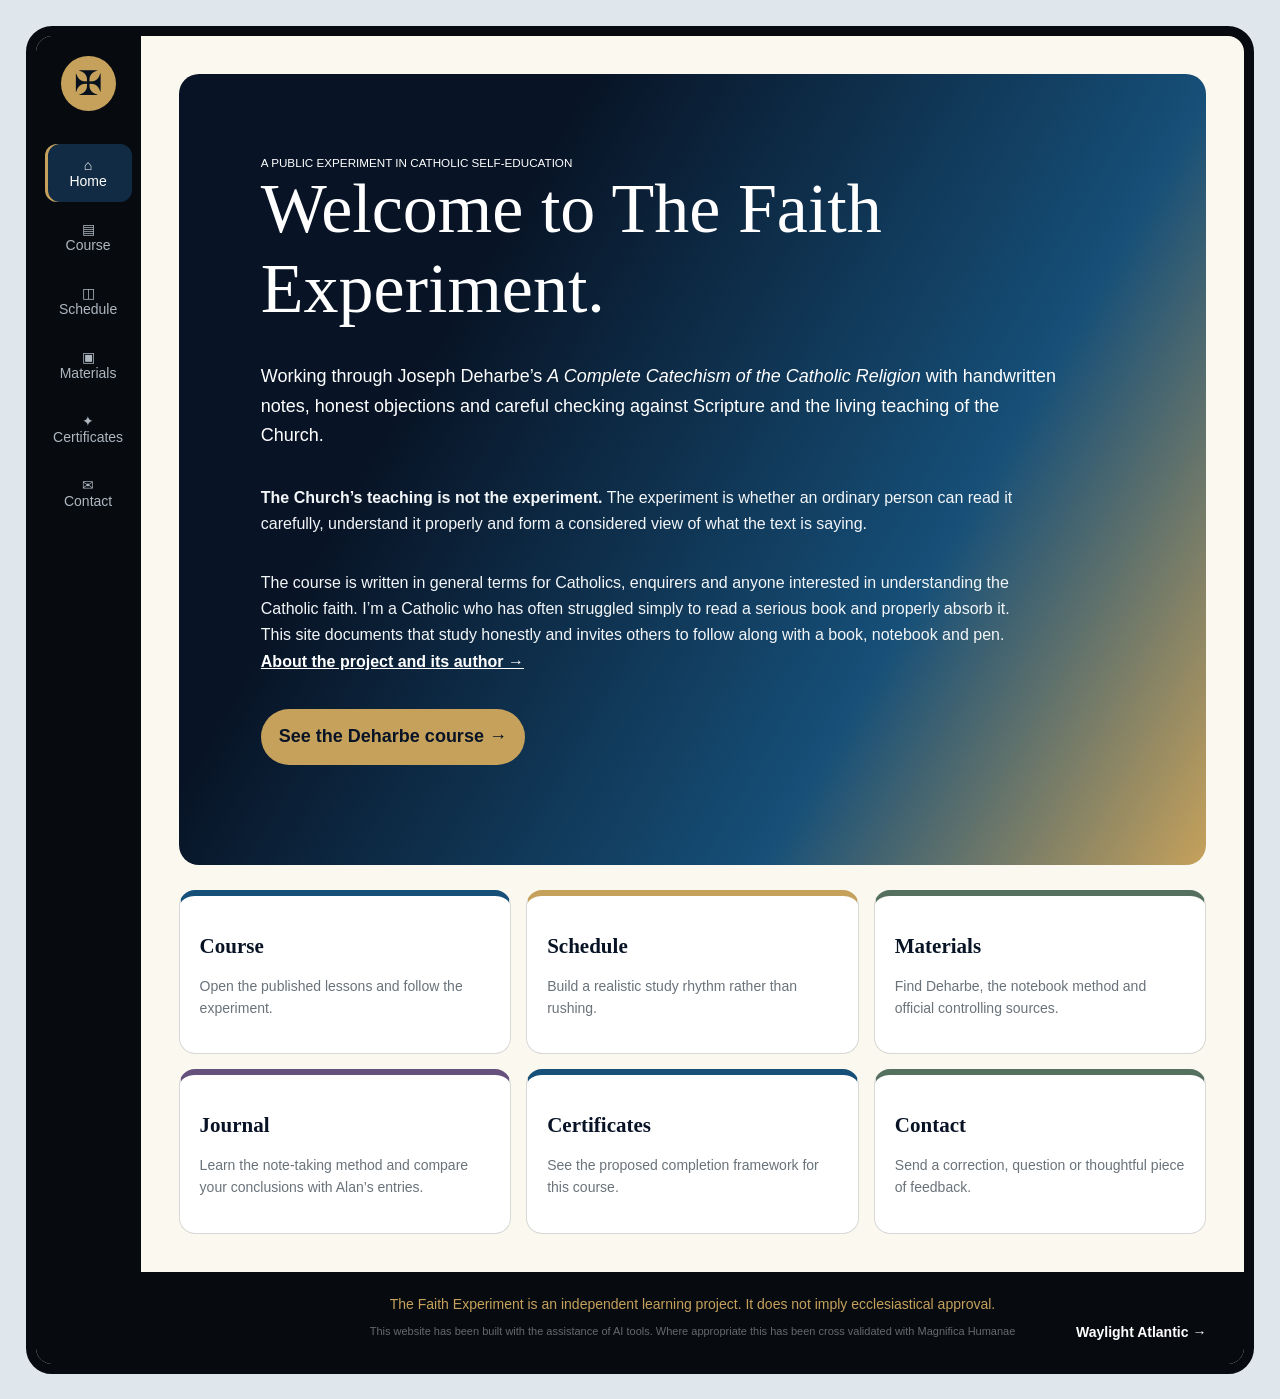
==== commit f4a6c645: "Add Waylight Atlantic footer link" ====
--- a/index.html
+++ b/index.html
@@ -5,7 +5,7 @@
 <meta name="viewport" content="width=device-width,initial-scale=1">
 <title>The Faith Experiment</title>
 <style>
-:root{--ink:#081426;--blue:#164f78;--gold:#c6a15b;--ivory:#fbf8f0;--ground:#dfe7ec;--muted:#6a727a;--green:#55705f;--purple:#66507d}*{box-sizing:border-box}body{margin:0;padding:2vw;background:var(--ground);font:14px Arial,sans-serif;color:var(--ink)}.app{min-height:96vh;border:10px solid #070b10;border-radius:26px;background:var(--ivory);display:grid;grid-template-columns:105px minmax(0,1fr);overflow:hidden}.nav{background:#070b10;color:#fff;padding:20px 9px;display:flex;flex-direction:column}.logo{width:55px;height:55px;border-radius:50%;background:var(--gold);color:#07111d;margin:0 auto 30px;display:grid;place-items:center;font:34px Georgia,serif}.nav a,.nav a:visited{color:#aeb6bf;text-decoration:none;text-align:center;padding:13px 3px;border-radius:12px;margin:3px 0}.nav a:hover,.nav a:focus-visible,.nav a.on{color:#fff;background:#102b43;box-shadow:inset 3px 0 var(--gold);outline:none}.main{min-width:0}.view{padding:38px}.hero{min-height:58vh;border-radius:20px;padding:8%;color:#fff;background:linear-gradient(120deg,#081426 28%,#164f78 70%,#c6a15b);display:flex;flex-direction:column;justify-content:center}.hero h1{font:70px Georgia,serif;margin:0 0 15px;max-width:900px}.hero p{max-width:800px;font-size:18px;line-height:1.65}.hero .origin{font-size:16px;line-height:1.65;max-width:780px;color:#f3f6f8}.hero .origin a{color:#fff;font-weight:bold}.btn{display:inline-block;border:0;border-radius:30px;padding:13px 18px;background:var(--gold);color:var(--ink);font-weight:bold;text-decoration:none}.cards{display:grid;grid-template-columns:repeat(3,minmax(0,1fr));gap:15px;margin-top:25px}.card{border:1px solid #d7d9d6;border-top:6px solid var(--c,var(--blue));border-radius:16px;padding:20px;background:#fff}.card p,.muted{color:var(--muted);line-height:1.55}a.card{color:inherit;text-decoration:none}a.card:hover,a.card:focus-visible{transform:translateY(-2px);box-shadow:0 8px 20px rgba(8,20,38,.10);outline:3px solid rgba(198,161,91,.4)}h1,h2,h3{font-family:Georgia,serif}h1{font-size:46px}.plan{display:grid;grid-template-columns:330px minmax(0,1fr);gap:20px}.dark{background:var(--ink);color:#fff}.dark p,.dark li{color:#f4f6f8;line-height:1.65}.dark strong{color:#fff}.study-guide{max-width:900px;margin:0 0 24px;padding:20px 22px;background:#fff;border:1px solid #d7d9d6;border-left:6px solid var(--gold);border-radius:14px}.study-guide h2{margin-top:0}.study-guide p{color:var(--muted);line-height:1.65}.row{display:block;border:1px solid #d7d9d6;border-radius:13px;padding:15px;margin:10px 0;border-left:70px solid var(--c);color:inherit;text-decoration:none;background:transparent;transition:transform .15s ease,box-shadow .15s ease}.row:hover,.row:focus-visible{transform:translateY(-2px);box-shadow:0 8px 20px rgba(8,20,38,.10);outline:none}.row h3{margin-top:0}.row p{margin-bottom:0;color:var(--muted)}.contact-form{display:grid;gap:14px;max-width:760px}.contact-form label{font-weight:800;color:var(--ink)}.contact-form input,.contact-form select,.contact-form textarea{width:100%;margin-top:6px;padding:12px;border:1px solid #cfcfc8;border-radius:10px;background:#fff;font:inherit;color:var(--ink)}.contact-form textarea{min-height:180px;resize:vertical}.contact-form button{justify-self:start}.footer{padding:24px 38px;background:#070b10;color:#c6a15b;text-align:center}.footer .ai-note{display:block;margin-top:12px;color:#fff;font-size:11px;line-height:1.45;opacity:.38}[hidden]{display:none!important}@media(max-width:800px){html,body{width:100%;overflow-x:hidden}body{padding:0;background:#070b10}.app{display:flex;flex-direction:column;min-height:100vh;border-radius:0;border-width:6px;overflow:visible}.nav{flex-direction:row;align-items:stretch;gap:4px;overflow-x:auto;overflow-y:hidden;padding:6px;white-space:nowrap}.logo{display:none}.nav a,.nav a:visited{display:flex;flex:0 0 84px;min-width:84px;min-height:52px;align-items:center;justify-content:center;margin:0;padding:7px 5px;color:#c7ced5;background:transparent;text-decoration:none;white-space:normal}.nav a.on,.nav a:hover{color:#fff;background:#102b43;box-shadow:inset 0 -3px var(--gold)}.cards,.plan{grid-template-columns:1fr}.hero h1{font-size:45px}.view{padding:20px}.footer{padding:22px 18px}}
+:root{--ink:#081426;--blue:#164f78;--gold:#c6a15b;--ivory:#fbf8f0;--ground:#dfe7ec;--muted:#6a727a;--green:#55705f;--purple:#66507d}*{box-sizing:border-box}body{margin:0;padding:2vw;background:var(--ground);font:14px Arial,sans-serif;color:var(--ink)}.app{min-height:96vh;border:10px solid #070b10;border-radius:26px;background:var(--ivory);display:grid;grid-template-columns:105px minmax(0,1fr);overflow:hidden}.nav{background:#070b10;color:#fff;padding:20px 9px;display:flex;flex-direction:column}.logo{width:55px;height:55px;border-radius:50%;background:var(--gold);color:#07111d;margin:0 auto 30px;display:grid;place-items:center;font:34px Georgia,serif}.nav a,.nav a:visited{color:#aeb6bf;text-decoration:none;text-align:center;padding:13px 3px;border-radius:12px;margin:3px 0}.nav a:hover,.nav a:focus-visible,.nav a.on{color:#fff;background:#102b43;box-shadow:inset 3px 0 var(--gold);outline:none}.main{min-width:0}.view{padding:38px}.hero{min-height:58vh;border-radius:20px;padding:8%;color:#fff;background:linear-gradient(120deg,#081426 28%,#164f78 70%,#c6a15b);display:flex;flex-direction:column;justify-content:center}.hero h1{font:70px Georgia,serif;margin:0 0 15px;max-width:900px}.hero p{max-width:800px;font-size:18px;line-height:1.65}.hero .origin{font-size:16px;line-height:1.65;max-width:780px;color:#f3f6f8}.hero .origin a{color:#fff;font-weight:bold}.btn{display:inline-block;border:0;border-radius:30px;padding:13px 18px;background:var(--gold);color:var(--ink);font-weight:bold;text-decoration:none}.cards{display:grid;grid-template-columns:repeat(3,minmax(0,1fr));gap:15px;margin-top:25px}.card{border:1px solid #d7d9d6;border-top:6px solid var(--c,var(--blue));border-radius:16px;padding:20px;background:#fff}.card p,.muted{color:var(--muted);line-height:1.55}a.card{color:inherit;text-decoration:none}a.card:hover,a.card:focus-visible{transform:translateY(-2px);box-shadow:0 8px 20px rgba(8,20,38,.10);outline:3px solid rgba(198,161,91,.4)}h1,h2,h3{font-family:Georgia,serif}h1{font-size:46px}.plan{display:grid;grid-template-columns:330px minmax(0,1fr);gap:20px}.dark{background:var(--ink);color:#fff}.dark p,.dark li{color:#f4f6f8;line-height:1.65}.dark strong{color:#fff}.study-guide{max-width:900px;margin:0 0 24px;padding:20px 22px;background:#fff;border:1px solid #d7d9d6;border-left:6px solid var(--gold);border-radius:14px}.study-guide h2{margin-top:0}.study-guide p{color:var(--muted);line-height:1.65}.row{display:block;border:1px solid #d7d9d6;border-radius:13px;padding:15px;margin:10px 0;border-left:70px solid var(--c);color:inherit;text-decoration:none;background:transparent;transition:transform .15s ease,box-shadow .15s ease}.row:hover,.row:focus-visible{transform:translateY(-2px);box-shadow:0 8px 20px rgba(8,20,38,.10);outline:none}.row h3{margin-top:0}.row p{margin-bottom:0;color:var(--muted)}.contact-form{display:grid;gap:14px;max-width:760px}.contact-form label{font-weight:800;color:var(--ink)}.contact-form input,.contact-form select,.contact-form textarea{width:100%;margin-top:6px;padding:12px;border:1px solid #cfcfc8;border-radius:10px;background:#fff;font:inherit;color:var(--ink)}.contact-form textarea{min-height:180px;resize:vertical}.contact-form button{justify-self:start}.footer{position:relative;padding:24px 38px;background:#070b10;color:#c6a15b;text-align:center}.footer .ai-note{display:block;margin-top:12px;color:#fff;font-size:11px;line-height:1.45;opacity:.38}.footer .waylight-link{position:absolute;right:38px;bottom:24px;color:#fff;font-weight:700;text-decoration:none}.footer .waylight-link:hover,.footer .waylight-link:focus-visible{text-decoration:underline;outline:none}[hidden]{display:none!important}@media(max-width:800px){html,body{width:100%;overflow-x:hidden}body{padding:0;background:#070b10}.app{display:flex;flex-direction:column;min-height:100vh;border-radius:0;border-width:6px;overflow:visible}.nav{flex-direction:row;align-items:stretch;gap:4px;overflow-x:auto;overflow-y:hidden;padding:6px;white-space:nowrap}.logo{display:none}.nav a,.nav a:visited{display:flex;flex:0 0 84px;min-width:84px;min-height:52px;align-items:center;justify-content:center;margin:0;padding:7px 5px;color:#c7ced5;background:transparent;text-decoration:none;white-space:normal}.nav a.on,.nav a:hover{color:#fff;background:#102b43;box-shadow:inset 0 -3px var(--gold)}.cards,.plan{grid-template-columns:1fr}.hero h1{font-size:45px}.view{padding:20px}.footer{padding:22px 18px}.footer .waylight-link{position:static;display:block;margin-top:14px}}
 </style>
 </head>
 <body><div class="app">
@@ -15,7 +15,7 @@
 <section class="view" data-v="schedule" hidden><h1>Schedule</h1><p class="muted">The aim is to read slowly enough to remember. A lesson combines reading, handwritten recall, source checking and a short explanation in your own words.</p><div class="study-guide"><h2>How to study</h2><p>Find somewhere reasonably comfortable and quiet, with your book, notebook and pen close at hand. Allow roughly <strong>45 minutes to one hour</strong> for a lesson, but treat that as a guide rather than a rule.</p><p>Some lessons may be completed comfortably in one sitting. Others may be divided across two or three shorter sessions: reading first, notes and source-checking later, then a final review. There is no penalty for pausing, repeating a section or taking longer. The aim is understanding and retention, not keeping pace with an artificial timetable.</p></div><div class="plan"><aside class="card dark"><h2>A sensible rhythm</h2><p>A lesson may be completed in one sitting or divided across the week.</p><p><strong>Session 1:</strong> starting thoughts and Deharbe reading</p><p><strong>Session 2:</strong> guided notes, distinctions and questions</p><p><strong>Session 3:</strong> source checking, review and demonstration</p></aside><div><h2>Course blocks</h2><a class="row" style="--c:#164f78" href="course.html#god-and-revelation"><h3>1. God and Revelation</h3><p>Reason, desire, revelation, Scripture and Tradition.</p></a><a class="row" style="--c:#c6a15b" href="course.html#christ-and-salvation"><h3>2. Christ and Salvation</h3><p>Incarnation, Cross, Resurrection, grace and redemption.</p></a><a class="row" style="--c:#55705f" href="course.html#sacraments-and-christian-life"><h3>3. Sacraments and Christian Life</h3><p>Worship, sacramental life, virtue and conscience.</p></a><a class="row" style="--c:#66507d" href="course.html#prayer-and-mission"><h3>4. Prayer and Mission</h3><p>Prayer, holiness, social doctrine and lay vocation.</p></a></div></div></section>
 <section class="view" data-v="certificates" hidden><h1>Certificates</h1><p class="muted">The Faith Experiment certificate framework has not yet been released. It will be approved only after the course source, pilot lessons and completion test are settled.</p><div class="cards"><article class="card"><h2>Evidence of study</h2><p>Completion will require active notebook work, source checking, recall and a final explanation in the learner’s own words.</p></article><article class="card" style="--c:var(--gold)"><h2>Clear scope</h2><p>Any future certificate will state exactly which course block was completed and what evidence was required.</p></article><article class="card" style="--c:var(--green)"><h2>Honest limits</h2><p>It will not claim academic accreditation, professional qualification or ecclesiastical approval.</p></article></div></section>
 <section class="view" data-v="contact" hidden><h1>Contact</h1><p class="muted">Corrections, questions and thoughtful feedback are welcome.</p><div class="card"><form class="contact-form" action="https://formspree.io/f/mgvgrgvb" method="POST" accept-charset="UTF-8"><input type="hidden" name="_subject" value="Message from The Faith Experiment"><input type="hidden" name="site" value="The Faith Experiment"><label>Your name<input type="text" name="name" autocomplete="name" required></label><label>Your email<input type="email" name="email" autocomplete="email" required></label><label>Subject<select name="subject"><option>Correction</option><option>Question</option><option>Broken link</option><option>Accessibility</option><option>Suggested source</option><option>Other</option></select></label><label>Message<textarea name="message" required></textarea></label><button class="btn" type="submit">Send message →</button></form></div></section>
-<footer class="footer">The Faith Experiment is an independent learning project. It does not imply ecclesiastical approval.<span class="ai-note">This website has been built with the assistance of AI tools. Where appropriate this has been cross validated with Magnifica Humanae</span></footer>
+<footer class="footer">The Faith Experiment is an independent learning project. It does not imply ecclesiastical approval.<span class="ai-note">This website has been built with the assistance of AI tools. Where appropriate this has been cross validated with Magnifica Humanae</span><a class="waylight-link" href="https://www.waylight-atlantic.co.uk/" target="_blank" rel="noopener">Waylight Atlantic →</a></footer>
 </main></div>
 <script>if(location.hash==='#materials')location.replace('materials.html');if(location.hash==='#journal')location.replace('journal.html');const views=[...document.querySelectorAll('[data-v]')],links=[...document.querySelectorAll('[data-n]')];function show(){const key=(location.hash||'#home').slice(1);views.forEach(v=>v.hidden=v.dataset.v!==key);links.forEach(a=>a.classList.toggle('on',a.dataset.n===key))}addEventListener('hashchange',()=>{if(location.hash==='#materials')location.replace('materials.html');else if(location.hash==='#journal')location.replace('journal.html');else show()});show();</script>
 </body></html>
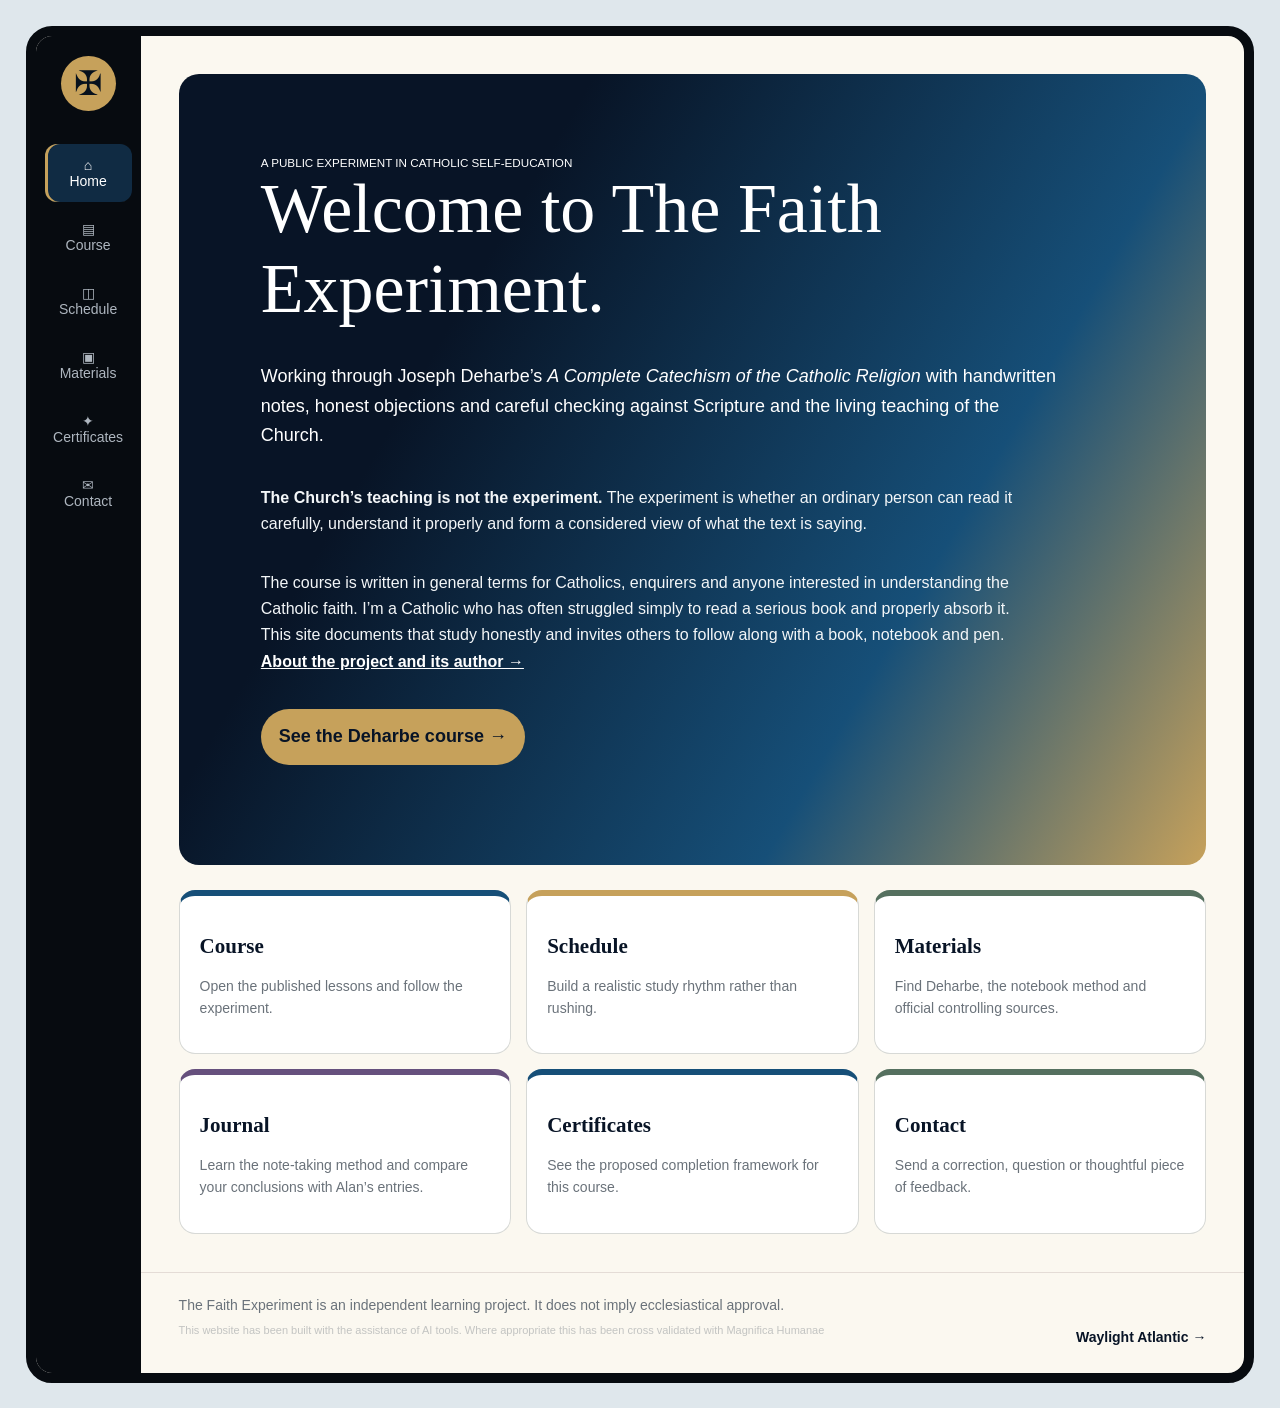
==== commit e8b3749a: "Apply Latin reference footer to Faith" ====
--- a/index.html
+++ b/index.html
@@ -5,7 +5,7 @@
 <meta name="viewport" content="width=device-width,initial-scale=1">
 <title>The Faith Experiment</title>
 <style>
-:root{--ink:#081426;--blue:#164f78;--gold:#c6a15b;--ivory:#fbf8f0;--ground:#dfe7ec;--muted:#6a727a;--green:#55705f;--purple:#66507d}*{box-sizing:border-box}body{margin:0;padding:2vw;background:var(--ground);font:14px Arial,sans-serif;color:var(--ink)}.app{min-height:96vh;border:10px solid #070b10;border-radius:26px;background:var(--ivory);display:grid;grid-template-columns:105px minmax(0,1fr);overflow:hidden}.nav{background:#070b10;color:#fff;padding:20px 9px;display:flex;flex-direction:column}.logo{width:55px;height:55px;border-radius:50%;background:var(--gold);color:#07111d;margin:0 auto 30px;display:grid;place-items:center;font:34px Georgia,serif}.nav a,.nav a:visited{color:#aeb6bf;text-decoration:none;text-align:center;padding:13px 3px;border-radius:12px;margin:3px 0}.nav a:hover,.nav a:focus-visible,.nav a.on{color:#fff;background:#102b43;box-shadow:inset 3px 0 var(--gold);outline:none}.main{min-width:0}.view{padding:38px}.hero{min-height:58vh;border-radius:20px;padding:8%;color:#fff;background:linear-gradient(120deg,#081426 28%,#164f78 70%,#c6a15b);display:flex;flex-direction:column;justify-content:center}.hero h1{font:70px Georgia,serif;margin:0 0 15px;max-width:900px}.hero p{max-width:800px;font-size:18px;line-height:1.65}.hero .origin{font-size:16px;line-height:1.65;max-width:780px;color:#f3f6f8}.hero .origin a{color:#fff;font-weight:bold}.btn{display:inline-block;border:0;border-radius:30px;padding:13px 18px;background:var(--gold);color:var(--ink);font-weight:bold;text-decoration:none}.cards{display:grid;grid-template-columns:repeat(3,minmax(0,1fr));gap:15px;margin-top:25px}.card{border:1px solid #d7d9d6;border-top:6px solid var(--c,var(--blue));border-radius:16px;padding:20px;background:#fff}.card p,.muted{color:var(--muted);line-height:1.55}a.card{color:inherit;text-decoration:none}a.card:hover,a.card:focus-visible{transform:translateY(-2px);box-shadow:0 8px 20px rgba(8,20,38,.10);outline:3px solid rgba(198,161,91,.4)}h1,h2,h3{font-family:Georgia,serif}h1{font-size:46px}.plan{display:grid;grid-template-columns:330px minmax(0,1fr);gap:20px}.dark{background:var(--ink);color:#fff}.dark p,.dark li{color:#f4f6f8;line-height:1.65}.dark strong{color:#fff}.study-guide{max-width:900px;margin:0 0 24px;padding:20px 22px;background:#fff;border:1px solid #d7d9d6;border-left:6px solid var(--gold);border-radius:14px}.study-guide h2{margin-top:0}.study-guide p{color:var(--muted);line-height:1.65}.row{display:block;border:1px solid #d7d9d6;border-radius:13px;padding:15px;margin:10px 0;border-left:70px solid var(--c);color:inherit;text-decoration:none;background:transparent;transition:transform .15s ease,box-shadow .15s ease}.row:hover,.row:focus-visible{transform:translateY(-2px);box-shadow:0 8px 20px rgba(8,20,38,.10);outline:none}.row h3{margin-top:0}.row p{margin-bottom:0;color:var(--muted)}.contact-form{display:grid;gap:14px;max-width:760px}.contact-form label{font-weight:800;color:var(--ink)}.contact-form input,.contact-form select,.contact-form textarea{width:100%;margin-top:6px;padding:12px;border:1px solid #cfcfc8;border-radius:10px;background:#fff;font:inherit;color:var(--ink)}.contact-form textarea{min-height:180px;resize:vertical}.contact-form button{justify-self:start}.footer{position:relative;padding:24px 38px;background:#070b10;color:#c6a15b;text-align:center}.footer .ai-note{display:block;margin-top:12px;color:#fff;font-size:11px;line-height:1.45;opacity:.38}.footer .waylight-link{position:absolute;right:38px;bottom:24px;color:#fff;font-weight:700;text-decoration:none}.footer .waylight-link:hover,.footer .waylight-link:focus-visible{text-decoration:underline;outline:none}[hidden]{display:none!important}@media(max-width:800px){html,body{width:100%;overflow-x:hidden}body{padding:0;background:#070b10}.app{display:flex;flex-direction:column;min-height:100vh;border-radius:0;border-width:6px;overflow:visible}.nav{flex-direction:row;align-items:stretch;gap:4px;overflow-x:auto;overflow-y:hidden;padding:6px;white-space:nowrap}.logo{display:none}.nav a,.nav a:visited{display:flex;flex:0 0 84px;min-width:84px;min-height:52px;align-items:center;justify-content:center;margin:0;padding:7px 5px;color:#c7ced5;background:transparent;text-decoration:none;white-space:normal}.nav a.on,.nav a:hover{color:#fff;background:#102b43;box-shadow:inset 0 -3px var(--gold)}.cards,.plan{grid-template-columns:1fr}.hero h1{font-size:45px}.view{padding:20px}.footer{padding:22px 18px}.footer .waylight-link{position:static;display:block;margin-top:14px}}
+:root{--ink:#081426;--blue:#164f78;--gold:#c6a15b;--ivory:#fbf8f0;--ground:#dfe7ec;--muted:#6a727a;--green:#55705f;--purple:#66507d}*{box-sizing:border-box}body{margin:0;padding:2vw;background:var(--ground);font:14px Arial,sans-serif;color:var(--ink)}.app{min-height:96vh;border:10px solid #070b10;border-radius:26px;background:var(--ivory);display:grid;grid-template-columns:105px minmax(0,1fr);overflow:hidden}.nav{background:#070b10;color:#fff;padding:20px 9px;display:flex;flex-direction:column}.logo{width:55px;height:55px;border-radius:50%;background:var(--gold);color:#07111d;margin:0 auto 30px;display:grid;place-items:center;font:34px Georgia,serif}.nav a,.nav a:visited{color:#aeb6bf;text-decoration:none;text-align:center;padding:13px 3px;border-radius:12px;margin:3px 0}.nav a:hover,.nav a:focus-visible,.nav a.on{color:#fff;background:#102b43;box-shadow:inset 3px 0 var(--gold);outline:none}.main{min-width:0}.view{padding:38px}.hero{min-height:58vh;border-radius:20px;padding:8%;color:#fff;background:linear-gradient(120deg,#081426 28%,#164f78 70%,#c6a15b);display:flex;flex-direction:column;justify-content:center}.hero h1{font:70px Georgia,serif;margin:0 0 15px;max-width:900px}.hero p{max-width:800px;font-size:18px;line-height:1.65}.hero .origin{font-size:16px;line-height:1.65;max-width:780px;color:#f3f6f8}.hero .origin a{color:#fff;font-weight:bold}.btn{display:inline-block;border:0;border-radius:30px;padding:13px 18px;background:var(--gold);color:var(--ink);font-weight:bold;text-decoration:none}.cards{display:grid;grid-template-columns:repeat(3,minmax(0,1fr));gap:15px;margin-top:25px}.card{border:1px solid #d7d9d6;border-top:6px solid var(--c,var(--blue));border-radius:16px;padding:20px;background:#fff}.card p,.muted{color:var(--muted);line-height:1.55}a.card{color:inherit;text-decoration:none}a.card:hover,a.card:focus-visible{transform:translateY(-2px);box-shadow:0 8px 20px rgba(8,20,38,.10);outline:3px solid rgba(198,161,91,.4)}h1,h2,h3{font-family:Georgia,serif}h1{font-size:46px}.plan{display:grid;grid-template-columns:330px minmax(0,1fr);gap:20px}.dark{background:var(--ink);color:#fff}.dark p,.dark li{color:#f4f6f8;line-height:1.65}.dark strong{color:#fff}.study-guide{max-width:900px;margin:0 0 24px;padding:20px 22px;background:#fff;border:1px solid #d7d9d6;border-left:6px solid var(--gold);border-radius:14px}.study-guide h2{margin-top:0}.study-guide p{color:var(--muted);line-height:1.65}.row{display:block;border:1px solid #d7d9d6;border-radius:13px;padding:15px;margin:10px 0;border-left:70px solid var(--c);color:inherit;text-decoration:none;background:transparent;transition:transform .15s ease,box-shadow .15s ease}.row:hover,.row:focus-visible{transform:translateY(-2px);box-shadow:0 8px 20px rgba(8,20,38,.10);outline:none}.row h3{margin-top:0}.row p{margin-bottom:0;color:var(--muted)}.contact-form{display:grid;gap:14px;max-width:760px}.contact-form label{font-weight:800;color:var(--ink)}.contact-form input,.contact-form select,.contact-form textarea{width:100%;margin-top:6px;padding:12px;border:1px solid #cfcfc8;border-radius:10px;background:#fff;font:inherit;color:var(--ink)}.contact-form textarea{min-height:180px;resize:vertical}.contact-form button{justify-self:start}.programme-footer{position:relative;padding:24px 38px 34px;border-top:1px solid #e4dcd6;color:var(--muted);text-align:left}.footer-copy,.footer-ai{display:block}.footer-ai{margin-top:10px;font-size:11px;line-height:1.45;opacity:.38}.footer-waylight{position:absolute;right:38px;bottom:28px;color:var(--ink);font-weight:800;text-decoration:none}.footer-waylight:hover,.footer-waylight:focus-visible{text-decoration:underline;outline:none}[hidden]{display:none!important}@media(max-width:800px){html,body{width:100%;overflow-x:hidden}body{padding:0;background:#070b10}.app{display:flex;flex-direction:column;min-height:100vh;border-radius:0;border-width:6px;overflow:visible}.nav{flex-direction:row;align-items:stretch;gap:4px;overflow-x:auto;overflow-y:hidden;padding:6px;white-space:nowrap}.logo{display:none}.nav a,.nav a:visited{display:flex;flex:0 0 84px;min-width:84px;min-height:52px;align-items:center;justify-content:center;margin:0;padding:7px 5px;color:#c7ced5;background:transparent;text-decoration:none;white-space:normal}.nav a.on,.nav a:hover{color:#fff;background:#102b43;box-shadow:inset 0 -3px var(--gold)}.cards,.plan{grid-template-columns:1fr}.hero h1{font-size:45px}.view{padding:20px}.programme-footer{padding:22px;text-align:center}.footer-waylight{position:static;display:block;margin-top:14px}}
 </style>
 </head>
 <body><div class="app">
@@ -15,7 +15,7 @@
 <section class="view" data-v="schedule" hidden><h1>Schedule</h1><p class="muted">The aim is to read slowly enough to remember. A lesson combines reading, handwritten recall, source checking and a short explanation in your own words.</p><div class="study-guide"><h2>How to study</h2><p>Find somewhere reasonably comfortable and quiet, with your book, notebook and pen close at hand. Allow roughly <strong>45 minutes to one hour</strong> for a lesson, but treat that as a guide rather than a rule.</p><p>Some lessons may be completed comfortably in one sitting. Others may be divided across two or three shorter sessions: reading first, notes and source-checking later, then a final review. There is no penalty for pausing, repeating a section or taking longer. The aim is understanding and retention, not keeping pace with an artificial timetable.</p></div><div class="plan"><aside class="card dark"><h2>A sensible rhythm</h2><p>A lesson may be completed in one sitting or divided across the week.</p><p><strong>Session 1:</strong> starting thoughts and Deharbe reading</p><p><strong>Session 2:</strong> guided notes, distinctions and questions</p><p><strong>Session 3:</strong> source checking, review and demonstration</p></aside><div><h2>Course blocks</h2><a class="row" style="--c:#164f78" href="course.html#god-and-revelation"><h3>1. God and Revelation</h3><p>Reason, desire, revelation, Scripture and Tradition.</p></a><a class="row" style="--c:#c6a15b" href="course.html#christ-and-salvation"><h3>2. Christ and Salvation</h3><p>Incarnation, Cross, Resurrection, grace and redemption.</p></a><a class="row" style="--c:#55705f" href="course.html#sacraments-and-christian-life"><h3>3. Sacraments and Christian Life</h3><p>Worship, sacramental life, virtue and conscience.</p></a><a class="row" style="--c:#66507d" href="course.html#prayer-and-mission"><h3>4. Prayer and Mission</h3><p>Prayer, holiness, social doctrine and lay vocation.</p></a></div></div></section>
 <section class="view" data-v="certificates" hidden><h1>Certificates</h1><p class="muted">The Faith Experiment certificate framework has not yet been released. It will be approved only after the course source, pilot lessons and completion test are settled.</p><div class="cards"><article class="card"><h2>Evidence of study</h2><p>Completion will require active notebook work, source checking, recall and a final explanation in the learner’s own words.</p></article><article class="card" style="--c:var(--gold)"><h2>Clear scope</h2><p>Any future certificate will state exactly which course block was completed and what evidence was required.</p></article><article class="card" style="--c:var(--green)"><h2>Honest limits</h2><p>It will not claim academic accreditation, professional qualification or ecclesiastical approval.</p></article></div></section>
 <section class="view" data-v="contact" hidden><h1>Contact</h1><p class="muted">Corrections, questions and thoughtful feedback are welcome.</p><div class="card"><form class="contact-form" action="https://formspree.io/f/mgvgrgvb" method="POST" accept-charset="UTF-8"><input type="hidden" name="_subject" value="Message from The Faith Experiment"><input type="hidden" name="site" value="The Faith Experiment"><label>Your name<input type="text" name="name" autocomplete="name" required></label><label>Your email<input type="email" name="email" autocomplete="email" required></label><label>Subject<select name="subject"><option>Correction</option><option>Question</option><option>Broken link</option><option>Accessibility</option><option>Suggested source</option><option>Other</option></select></label><label>Message<textarea name="message" required></textarea></label><button class="btn" type="submit">Send message →</button></form></div></section>
-<footer class="footer">The Faith Experiment is an independent learning project. It does not imply ecclesiastical approval.<span class="ai-note">This website has been built with the assistance of AI tools. Where appropriate this has been cross validated with Magnifica Humanae</span><a class="waylight-link" href="https://www.waylight-atlantic.co.uk/" target="_blank" rel="noopener">Waylight Atlantic →</a></footer>
+<footer class="programme-footer"><span class="footer-copy">The Faith Experiment is an independent learning project. It does not imply ecclesiastical approval.</span><span class="footer-ai">This website has been built with the assistance of AI tools. Where appropriate this has been cross validated with Magnifica Humanae</span><a class="footer-waylight" href="https://www.waylight-atlantic.co.uk/" target="_blank" rel="noopener">Waylight Atlantic →</a></footer>
 </main></div>
 <script>if(location.hash==='#materials')location.replace('materials.html');if(location.hash==='#journal')location.replace('journal.html');const views=[...document.querySelectorAll('[data-v]')],links=[...document.querySelectorAll('[data-n]')];function show(){const key=(location.hash||'#home').slice(1);views.forEach(v=>v.hidden=v.dataset.v!==key);links.forEach(a=>a.classList.toggle('on',a.dataset.n===key))}addEventListener('hashchange',()=>{if(location.hash==='#materials')location.replace('materials.html');else if(location.hash==='#journal')location.replace('journal.html');else show()});show();</script>
 </body></html>
